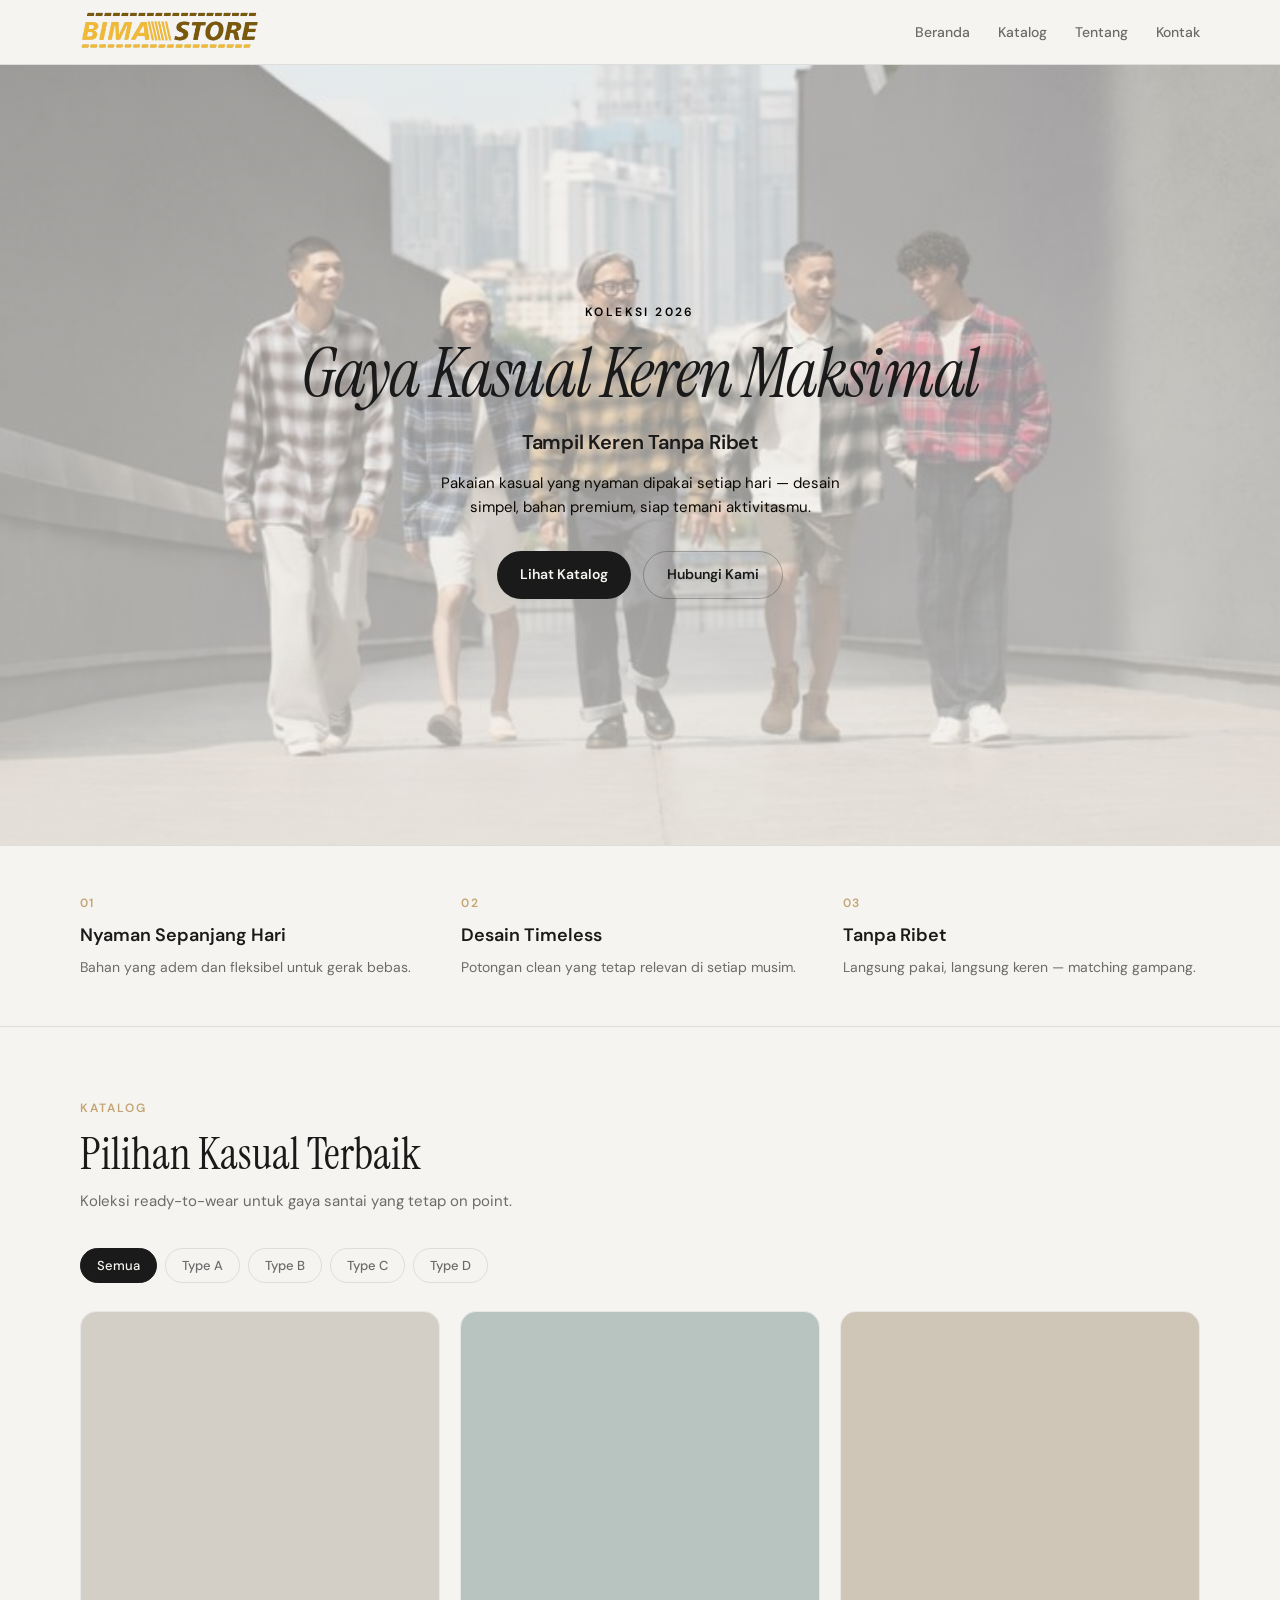
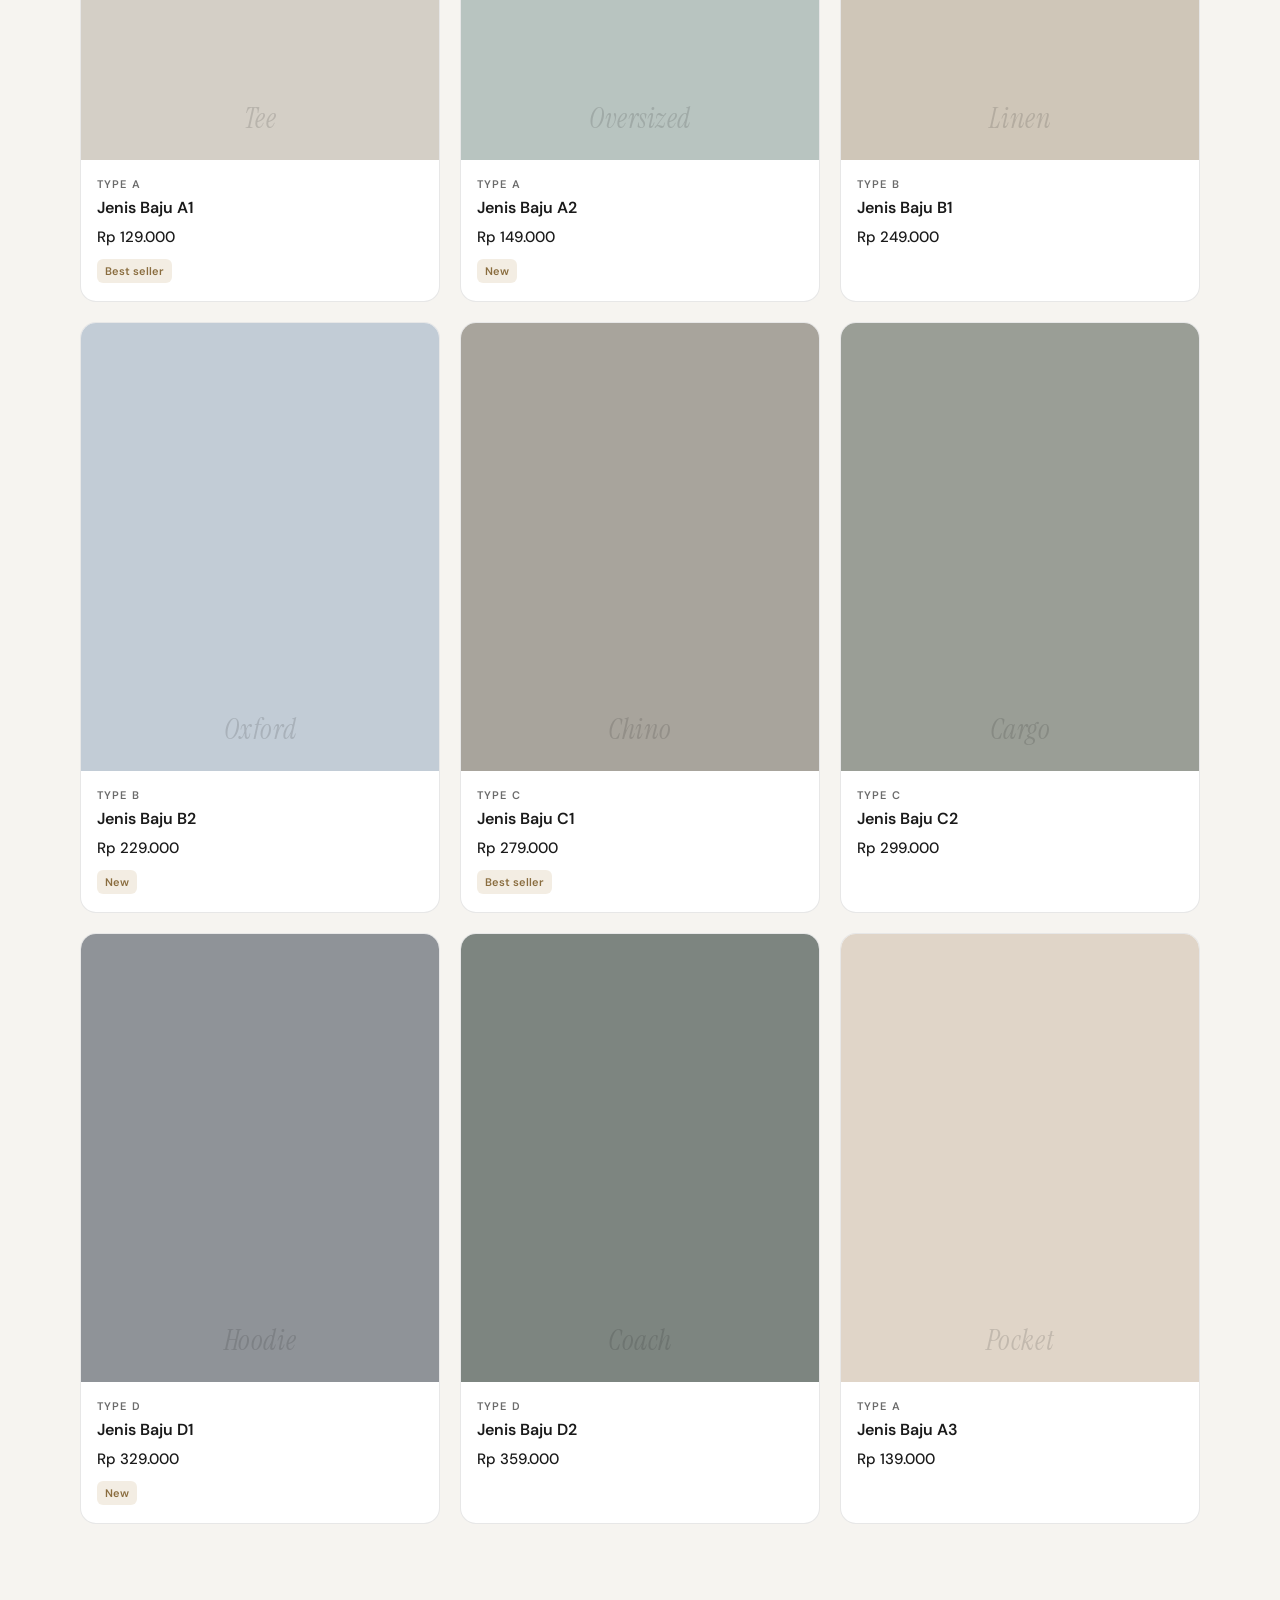
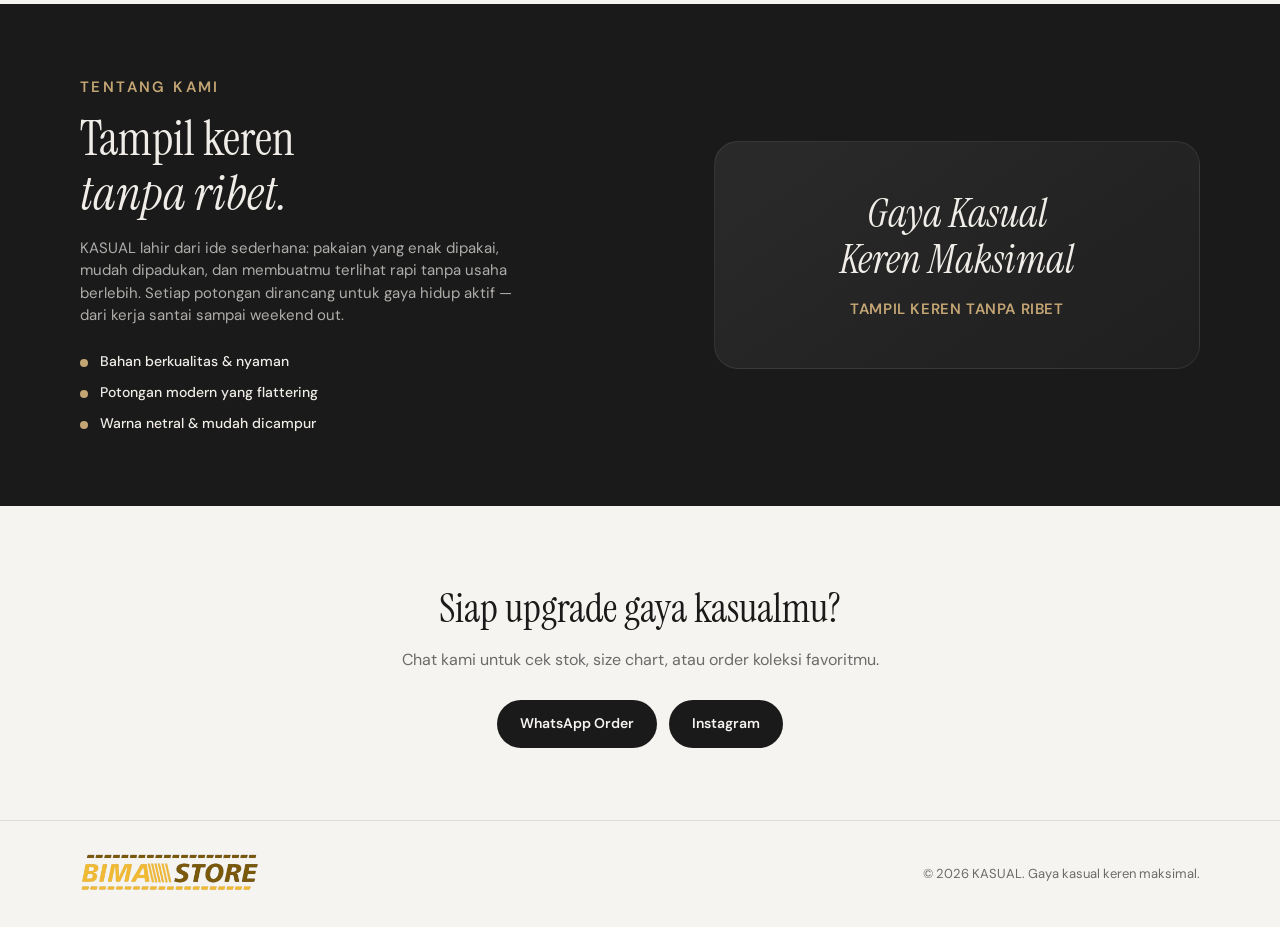
==== index.html @ f5865914 "Update index.html" ====
<!doctype html>
<html lang="id">
  <head>
    <meta charset="UTF-8" />
    <meta name="viewport" content="width=device-width, initial-scale=1" />
    <title>KASUAL — Gaya Kasual Keren Maksimal</title>
    <meta
      name="description"
      content="Tampil keren tanpa ribet. Katalog baju kasual premium."
    />
    <link rel="preconnect" href="https://fonts.googleapis.com" />
    <link rel="preconnect" href="https://fonts.gstatic.com" crossorigin />
    <link
      href="https://fonts.googleapis.com/css2?family=DM+Sans:ital,opsz,wght@0,9..40,400;0,9..40,500;0,9..40,600;0,9..40,700;1,9..40,400&family=Instrument+Serif:ital@0;1&display=swap"
      rel="stylesheet"
    />
    <link rel="stylesheet" href="style.css" />
  </head>
  <body>
    <header class="header">
      <div class="container header-inner">
        <a href="#" class="logo">
          <img src="LogoBimaStore.png" alt="Logo Bima Store" />
        </a>
        <nav class="nav">
          <a href="#home">Beranda</a>
          <a href="#katalog">Katalog</a>
          <a href="#tentang">Tentang</a>
          <a href="#kontak">Kontak</a>
        </nav>
        <button class="nav-toggle" id="nav-toggle" aria-label="Menu">
          <span></span><span></span><span></span>
        </button>
      </div>
    </header>

    <main>
      <!-- HERO -->
      <section id="home" class="hero">
        <div
          class="hero-bg"
          role="img"
          aria-label="Model mengenakan pakaian kasual"
        ></div>
        <div class="hero-overlay"></div>
        <div class="container hero-content">
          <p class="hero-eyebrow">Koleksi 2026</p>
          <h1 class="hero-title">
            <em>Gaya Kasual Keren Maksimal</em>
          </h1>
          <p class="hero-slogan">Tampil Keren Tanpa Ribet</p>
          <p class="hero-desc">
            Pakaian kasual yang nyaman dipakai setiap hari — desain<br
              class="hide-sm"
            />
            simpel, bahan premium, siap temani aktivitasmu.
          </p>
          <div class="hero-actions">
            <a href="#katalog" class="btn btn-primary">Lihat Katalog</a>
            <a href="#kontak" class="btn btn-hero-outline">Hubungi Kami</a>
          </div>
        </div>
      </section>

      <!-- HIGHLIGHTS -->
      <section class="highlights">
        <div class="container highlights-grid">
          <div class="highlight">
            <span class="highlight-num">01</span>
            <h3>Nyaman Sepanjang Hari</h3>
            <p>Bahan yang adem dan fleksibel untuk gerak bebas.</p>
          </div>
          <div class="highlight">
            <span class="highlight-num">02</span>
            <h3>Desain Timeless</h3>
            <p>Potongan clean yang tetap relevan di setiap musim.</p>
          </div>
          <div class="highlight">
            <span class="highlight-num">03</span>
            <h3>Tanpa Ribet</h3>
            <p>Langsung pakai, langsung keren — matching gampang.</p>
          </div>
        </div>
      </section>

      <!-- CATALOG -->
      <section id="katalog" class="catalog">
        <div class="container">
          <div class="section-head">
            <p class="eyebrow">Katalog</p>
            <h2>Pilihan Kasual Terbaik</h2>
            <p class="section-desc">
              Koleksi ready-to-wear untuk gaya santai yang tetap on point.
            </p>
          </div>

          <div class="filters" id="filters">
            <button type="button" class="filter on" data-filter="all">
              Semua
            </button>
            <button type="button" class="filter" data-filter="Type A">
              Type A
            </button>
            <button type="button" class="filter" data-filter="Type B">
              Type B
            </button>
            <button type="button" class="filter" data-filter="Type C">
              Type C
            </button>
            <button type="button" class="filter" data-filter="Type D">
              Type D
            </button>
          </div>

          <div class="product-grid" id="product-grid">
            <!-- products injected by JS -->
          </div>
        </div>
      </section>

      <!-- ABOUT / SLOGAN BAND -->
      <section id="tentang" class="about">
        <div class="container about-inner">
          <div class="about-copy">
            <p class="eyebrow">Tentang Kami</p>
            <h2>Tampil keren<br /><em>tanpa ribet.</em></h2>
            <p>
              KASUAL lahir dari ide sederhana: pakaian yang enak dipakai, mudah
              dipadukan, dan membuatmu terlihat rapi tanpa usaha berlebih.
              Setiap potongan dirancang untuk gaya hidup aktif — dari kerja
              santai sampai weekend out.
            </p>
            <ul class="about-list">
              <li>Bahan berkualitas &amp; nyaman</li>
              <li>Potongan modern yang flattering</li>
              <li>Warna netral &amp; mudah dicampur</li>
            </ul>
          </div>
          <div class="about-slogan-card">
            <p class="slogan-main">Gaya Kasual<br />Keren Maksimal</p>
            <p class="slogan-sub">Tampil Keren Tanpa Ribet</p>
          </div>
        </div>
      </section>

      <!-- CTA -->
      <section id="kontak" class="cta">
        <div class="container cta-inner">
          <h2>Siap upgrade gaya kasualmu?</h2>
          <p>
            Chat kami untuk cek stok, size chart, atau order koleksi favoritmu.
          </p>
          <div class="cta-actions">
            <a
              href="https://wa.me/6285782116029"
              class="btn btn-primary"
              target="_blank"
              rel="noopener"
              >WhatsApp Order</a
            >
            <a
              href="https://instagram.com/6285782116029"
              class="btn btn-primary"
              target="_blank"
              rel="noopener"
              >Instagram</a
            >
          </div>
        </div>
      </section>
    </main>

    <footer class="footer">
      <div class="container footer-inner">
        <a href="#" class="logo">
          <img src="LogoBimaStore.png" alt="Logo Bima Store" />
        </a>
        <p>© 2026 KASUAL. Gaya kasual keren maksimal.</p>
      </div>
    </footer>

    <script src="script.js"></script>
  </body>
</html>
---- style.css ----
:root {
  --bg: #f6f4f0;
  --bg-dark: #1a1a1a;
  --fg: #1a1a1a;
  --fg-muted: #6b6b6b;
  --card: #ffffff;
  --line: rgba(26, 26, 26, 0.1);
  --accent: #1a1a1a;
  --accent-fg: #f6f4f0;
  --warm: #c4a574;
  --radius: 16px;
  --font: "DM Sans", system-ui, sans-serif;
  --display: "Instrument Serif", Georgia, serif;
}

* {
  box-sizing: border-box;
  margin: 0;
  padding: 0;
}

html {
  scroll-behavior: smooth;
  -webkit-font-smoothing: antialiased;
}

body {
  font-family: var(--font);
  background: var(--bg);
  color: var(--fg);
  line-height: 1.5;
}

a {
  color: inherit;
  text-decoration: none;
}
img {
  max-width: 100%;
  display: block;
}
button {
  font-family: inherit;
  cursor: pointer;
}

.container {
  width: min(1120px, calc(100% - 32px));
  margin: 0 auto;
}

/* Header */
.header {
  position: sticky;
  top: 0;
  z-index: 50;
  background: rgba(246, 244, 240, 0.9);
  backdrop-filter: blur(12px);
  border-bottom: 1px solid var(--line);
}

.header-inner {
  display: flex;
  align-items: center;
  justify-content: space-between;
  min-height: 64px;
  gap: 16px;
}

.logo {
  display: flex;
  align-items: center;
  text-decoration: none;
}

.logo img {
  width: 180px;
  height: 50px;
  object-fit: contain;
  display: block;
}

.nav {
  display: flex;
  gap: 28px;
  font-size: 14px;
  font-weight: 500;
}

.nav a {
  color: var(--fg-muted);
  transition: color 0.15s ease;
}

.nav a:hover {
  color: var(--fg);
}

.nav-toggle {
  display: none;
  width: 40px;
  height: 40px;
  border: 0;
  background: transparent;
  flex-direction: column;
  justify-content: center;
  gap: 5px;
}

.nav-toggle span {
  display: block;
  height: 2px;
  width: 22px;
  background: var(--fg);
  margin: 0 auto;
}

/* Hero — font & layout seperti desain lama (serif judul) */
.hero {
  position: relative;
  min-height: min(92vh, 780px);
  display: flex;
  align-items: center;
  justify-content: center;
  overflow: hidden;
  padding: 80px 0 88px;
}

.hero-bg {
  position: absolute;
  inset: 0;
  background-color: #160f00;
  background-image: url("Homepage.jpg");
  background-size: cover;
  background-position: center 30%;
}

/* Ganti foto: simpan hero.jpg di folder yang sama, ganti jadi url("hero.jpg") */

.hero-overlay {
  position: absolute;
  inset: 0;
  background: linear-gradient(
    180deg,
    rgba(246, 244, 240, 0.55) 0%,
    rgba(246, 244, 240, 0.62) 50%,
    rgba(246, 244, 240, 0.7) 100%
  );
  pointer-events: none;
}

.hero-content {
  position: relative;
  z-index: 1;
  width: 100%;
  max-width: 720px;
  text-align: center;
  color: var(--fg);
  padding: 0 8px;
}

.hero-eyebrow {
  font-family: var(--font);
  font-size: 12px;
  font-weight: 600;
  letter-spacing: 0.2em;
  text-transform: uppercase;
  color: #050300;
  margin-bottom: 16px;
}

.eyebrow {
  font-size: 12px;
  font-weight: 600;
  letter-spacing: 0.16em;
  text-transform: uppercase;
  color: var(--warm);
  margin-bottom: 12px;
}

/* Judul pakai Instrument Serif seperti desain lama */
.hero-title {
  font-family: var(--display);
  font-size: clamp(40px, 7.5vw, 68px);
  font-weight: 400;
  line-height: 1.08;
  letter-spacing: -0.02em;
  text-transform: none;
  color: var(--fg);
  text-shadow: none;
}

.hero-title em {
  font-style: italic;
  font-weight: 400;
}

.hero-slogan {
  margin-top: 16px;
  font-family: var(--font);
  font-size: clamp(16px, 2.2vw, 20px);
  font-weight: 600;
  letter-spacing: -0.01em;
  color: var(--fg);
}

.hero-desc {
  margin: 14px auto 0;
  color: #0c0800;
  font-family: var(--font);
  font-size: 15px;
  font-weight: 400;
  letter-spacing: 0;
  text-transform: none;
  line-height: 1.6;
  max-width: 480px;
}

.hero-actions {
  display: flex;
  flex-wrap: wrap;
  justify-content: center;
  gap: 12px;
  margin-top: 32px;
}

.btn {
  display: inline-flex;
  align-items: center;
  justify-content: center;
  min-height: 48px;
  padding: 0 22px;
  border-radius: 999px;
  font-family: var(--font);
  font-size: 14px;
  font-weight: 600;
  border: 1px solid transparent;
  transition:
    transform 0.15s ease,
    background 0.15s ease,
    color 0.15s ease;
}

.btn:active {
  transform: scale(0.98);
}

.btn-primary {
  background: var(--accent);
  color: var(--accent-fg);
}

.btn-primary:hover {
  background: #333;
}

.btn-ghost {
  background: transparent;
  border-color: var(--line);
  color: var(--fg);
}

.btn-ghost:hover {
  background: var(--card);
}

/* Outline di atas foto terang */
.btn-hero-outline {
  background: transparent;
  color: var(--fg);
  border-color: rgba(26, 26, 26, 0.28);
  min-width: 140px;
}

.btn-hero-outline:hover {
  background: rgba(255, 255, 255, 0.55);
}

@media (max-width: 640px) {
  .hide-sm {
    display: none;
  }
  .hero {
    min-height: min(85vh, 640px);
    padding: 64px 0 72px;
  }
}

/* Highlights */
.highlights {
  padding: 48px 0;
  border-top: 1px solid var(--line);
  border-bottom: 1px solid var(--line);
}

.highlights-grid {
  display: grid;
  grid-template-columns: repeat(3, 1fr);
  gap: 24px;
}

.highlight-num {
  display: block;
  font-size: 12px;
  font-weight: 600;
  letter-spacing: 0.12em;
  color: var(--warm);
  margin-bottom: 10px;
}

.highlight h3 {
  font-size: 18px;
  font-weight: 600;
  margin-bottom: 8px;
}

.highlight p {
  font-size: 14px;
  color: var(--fg-muted);
}

/* Catalog */
.catalog {
  padding: 72px 0 80px;
}

.section-head {
  max-width: 520px;
  margin-bottom: 36px;
}

.section-head h2 {
  font-family: var(--display);
  font-size: clamp(32px, 5vw, 44px);
  font-weight: 400;
  line-height: 1.15;
}

.section-desc {
  margin-top: 10px;
  color: var(--fg-muted);
  font-size: 15px;
}

.filters {
  display: flex;
  flex-wrap: wrap;
  gap: 8px;
  margin-bottom: 28px;
}

.filter {
  border: 1px solid var(--line);
  background: transparent;
  color: var(--fg-muted);
  border-radius: 999px;
  padding: 8px 16px;
  font-size: 13px;
  font-weight: 500;
  transition: all 0.15s ease;
}

.filter:hover {
  color: var(--fg);
  border-color: var(--fg);
}

.filter.on {
  background: var(--fg);
  color: var(--bg);
  border-color: var(--fg);
}

.product-grid {
  display: grid;
  grid-template-columns: repeat(3, 1fr);
  gap: 20px;
}

.product {
  background: var(--card);
  border-radius: var(--radius);
  overflow: hidden;
  border: 1px solid var(--line);
  transition:
    transform 0.2s ease,
    box-shadow 0.2s ease;
}

.product:hover {
  transform: translateY(-4px);
  box-shadow: 0 12px 32px rgba(26, 26, 26, 0.08);
}

.product-img {
  aspect-ratio: 4 / 5;
  background: #e5e1da;
  position: relative;
  overflow: hidden;
}

.product-img .swatch {
  position: absolute;
  inset: 0;
  display: flex;
  align-items: flex-end;
  justify-content: center;
  padding: 20px;
  font-family: var(--display);
  font-size: 28px;
  font-style: italic;
  color: rgba(26, 26, 26, 0.15);
  letter-spacing: 0.02em;
}

.product-body {
  padding: 16px 16px 18px;
}

.product-cat {
  font-size: 11px;
  font-weight: 600;
  letter-spacing: 0.1em;
  text-transform: uppercase;
  color: var(--fg-muted);
  margin-bottom: 4px;
}

.product-name {
  font-size: 16px;
  font-weight: 600;
  margin-bottom: 6px;
}

.product-price {
  font-size: 15px;
  font-weight: 500;
}

.product-tag {
  display: inline-block;
  margin-top: 10px;
  font-size: 11px;
  font-weight: 600;
  padding: 4px 8px;
  border-radius: 6px;
  background: rgba(196, 165, 116, 0.2);
  color: #8a6d3f;
}

.product.hidden {
  display: none;
}

/* About */
.about {
  padding: 72px 0;
  background: var(--bg-dark);
  color: #f0ede8;
}

.about .eyebrow {
  color: var(--warm);
}

.about-inner {
  display: grid;
  grid-template-columns: 1.1fr 0.9fr;
  gap: 40px;
  align-items: center;
}

.about-copy h2 {
  font-family: var(--display);
  font-size: clamp(32px, 5vw, 48px);
  font-weight: 400;
  line-height: 1.15;
  margin-bottom: 16px;
}

.about-copy h2 em {
  font-style: italic;
}

.about-copy > p {
  color: rgba(240, 237, 232, 0.7);
  font-size: 15px;
  max-width: 440px;
}

.about-list {
  list-style: none;
  margin-top: 24px;
  display: flex;
  flex-direction: column;
  gap: 10px;
}

.about-list li {
  font-size: 14px;
  font-weight: 500;
  padding-left: 20px;
  position: relative;
}

.about-list li::before {
  content: "";
  position: absolute;
  left: 0;
  top: 8px;
  width: 8px;
  height: 8px;
  border-radius: 50%;
  background: var(--warm);
}

.about-slogan-card {
  background: linear-gradient(145deg, #2a2a2a, #1f1f1f);
  border: 1px solid rgba(255, 255, 255, 0.08);
  border-radius: 24px;
  padding: 48px 36px;
  text-align: center;
}

.slogan-main {
  font-family: var(--display);
  font-size: clamp(28px, 4vw, 40px);
  line-height: 1.15;
  font-style: italic;
}

.slogan-sub {
  margin-top: 16px;
  font-size: 15px;
  font-weight: 600;
  letter-spacing: 0.04em;
  text-transform: uppercase;
  color: var(--warm);
}

/* CTA */
.cta {
  padding: 72px 0;
  text-align: center;
}

.cta h2 {
  font-family: var(--display);
  font-size: clamp(28px, 4vw, 40px);
  font-weight: 400;
}

.cta p {
  margin-top: 10px;
  color: var(--fg-muted);
}

.cta-actions {
  display: flex;
  justify-content: center;
  flex-wrap: wrap;
  gap: 12px;
  margin-top: 28px;
}

/* Footer */
.footer {
  border-top: 1px solid var(--line);
  padding: 28px 0;
}

.footer-inner {
  display: flex;
  align-items: center;
  justify-content: space-between;
  gap: 16px;
  flex-wrap: wrap;
}

.footer p {
  font-size: 13px;
  color: var(--fg-muted);
}

/* Responsive */
@media (max-width: 900px) {
  .highlights-grid,
  .product-grid {
    grid-template-columns: 1fr 1fr;
  }
  .about-inner {
    grid-template-columns: 1fr;
  }
}

@media (max-width: 640px) {
  .nav {
    display: none;
    position: absolute;
    top: 64px;
    left: 0;
    right: 0;
    background: var(--bg);
    border-bottom: 1px solid var(--line);
    flex-direction: column;
    padding: 16px 20px 20px;
    gap: 14px;
  }
  .nav.open {
    display: flex;
  }
  .nav-toggle {
    display: flex;
  }

  .highlights-grid,
  .product-grid {
    grid-template-columns: 1fr;
  }
}
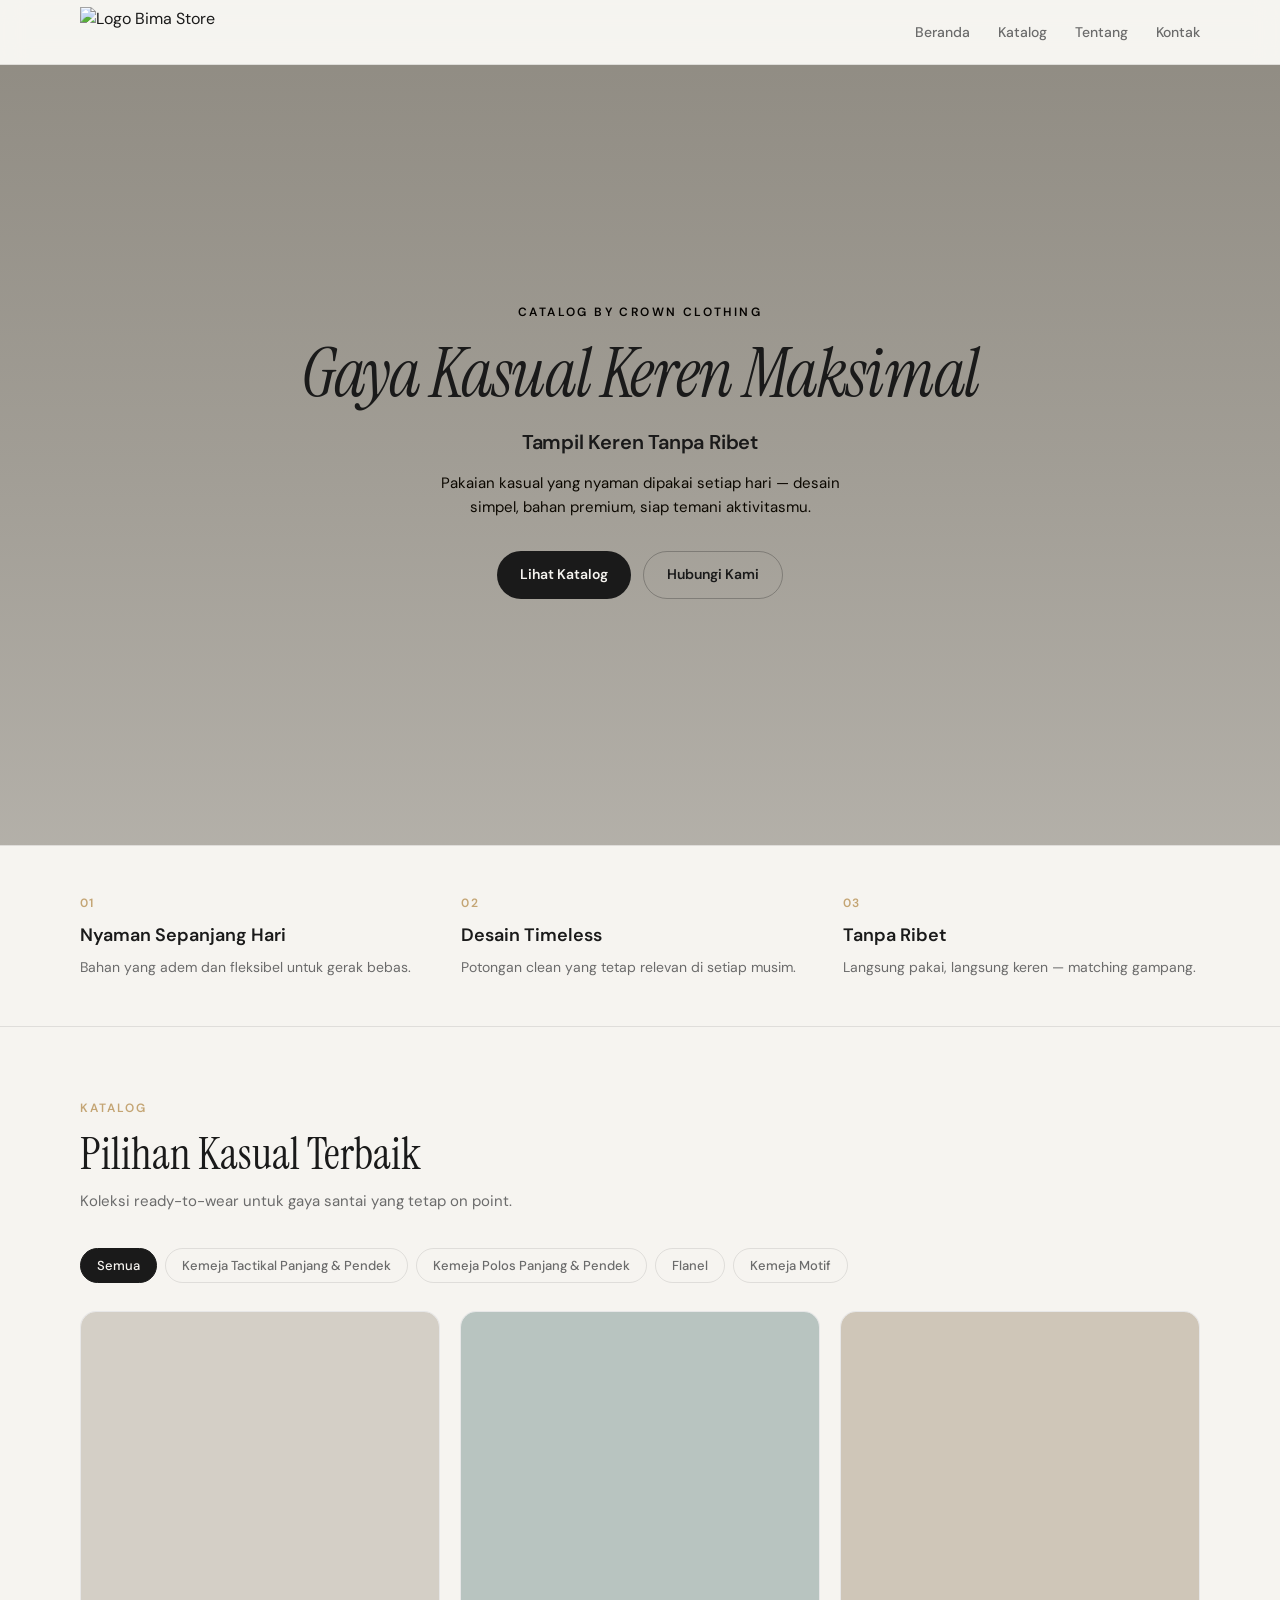
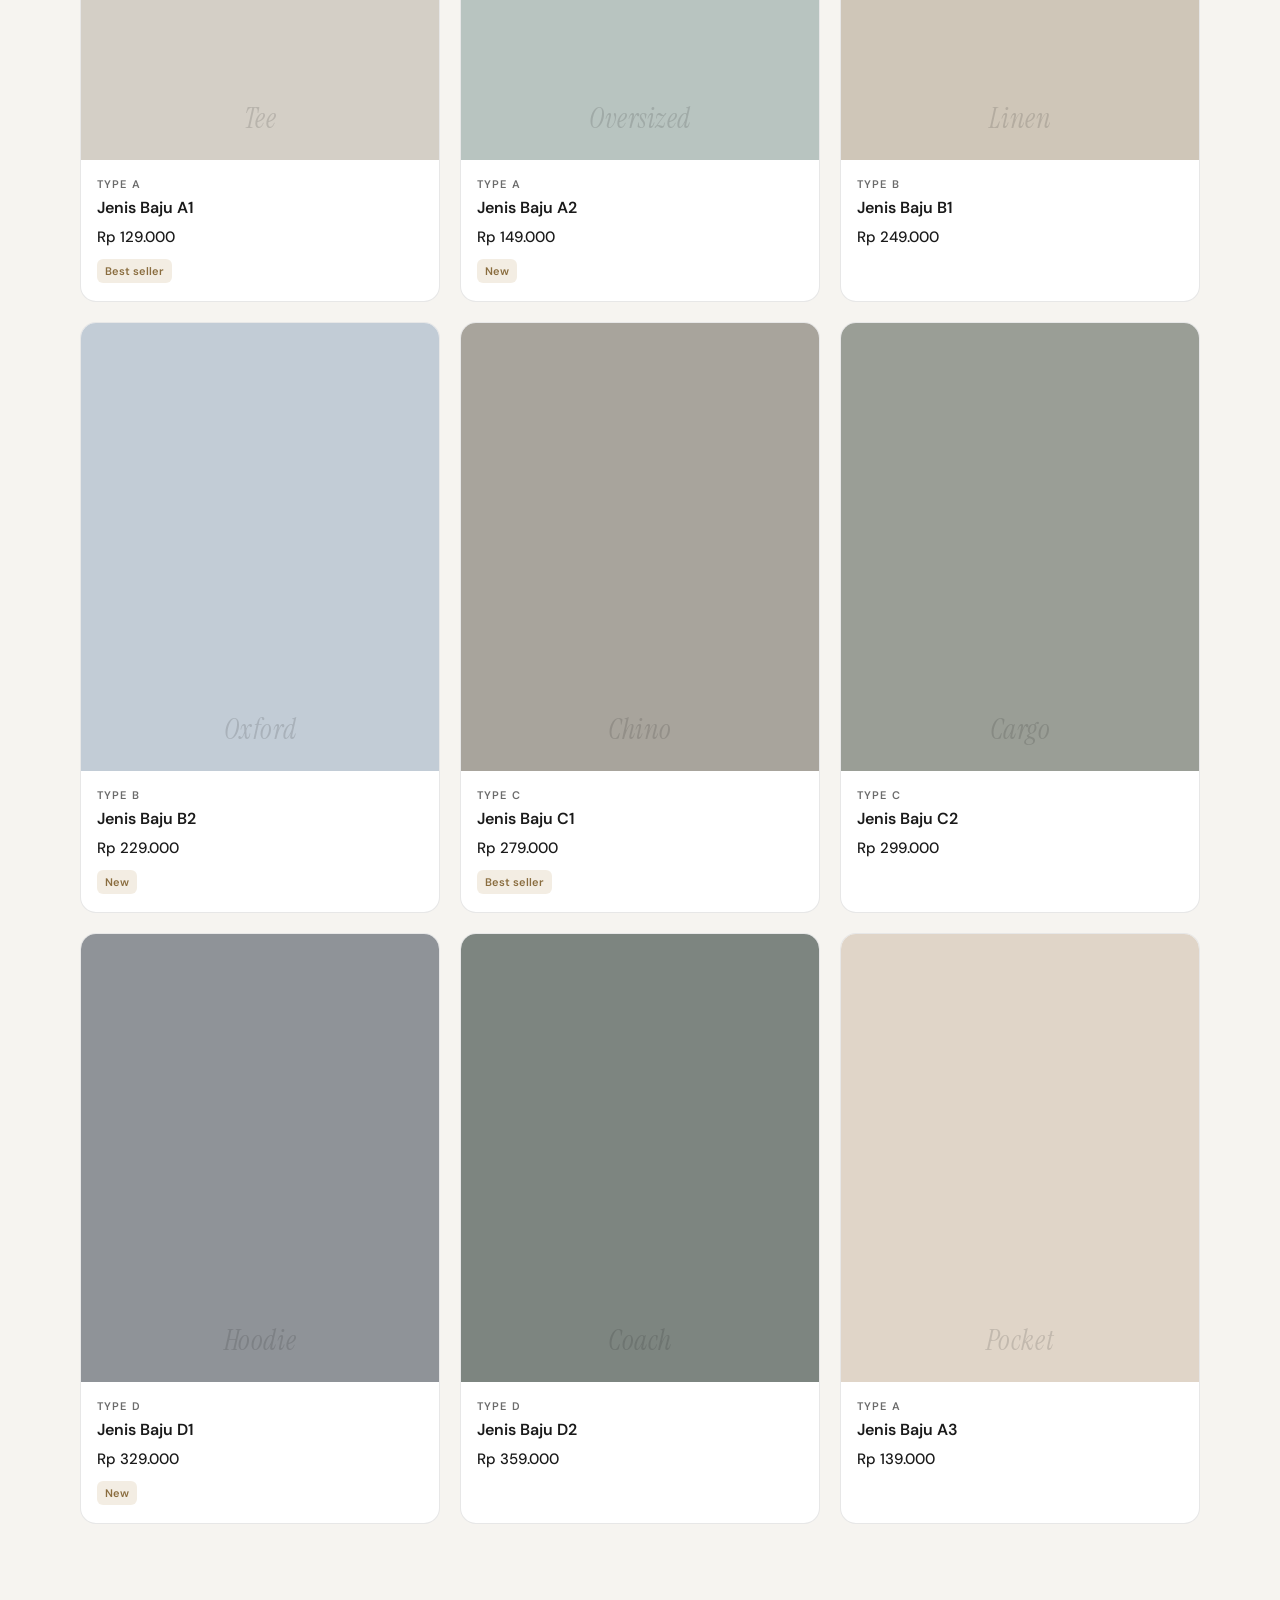
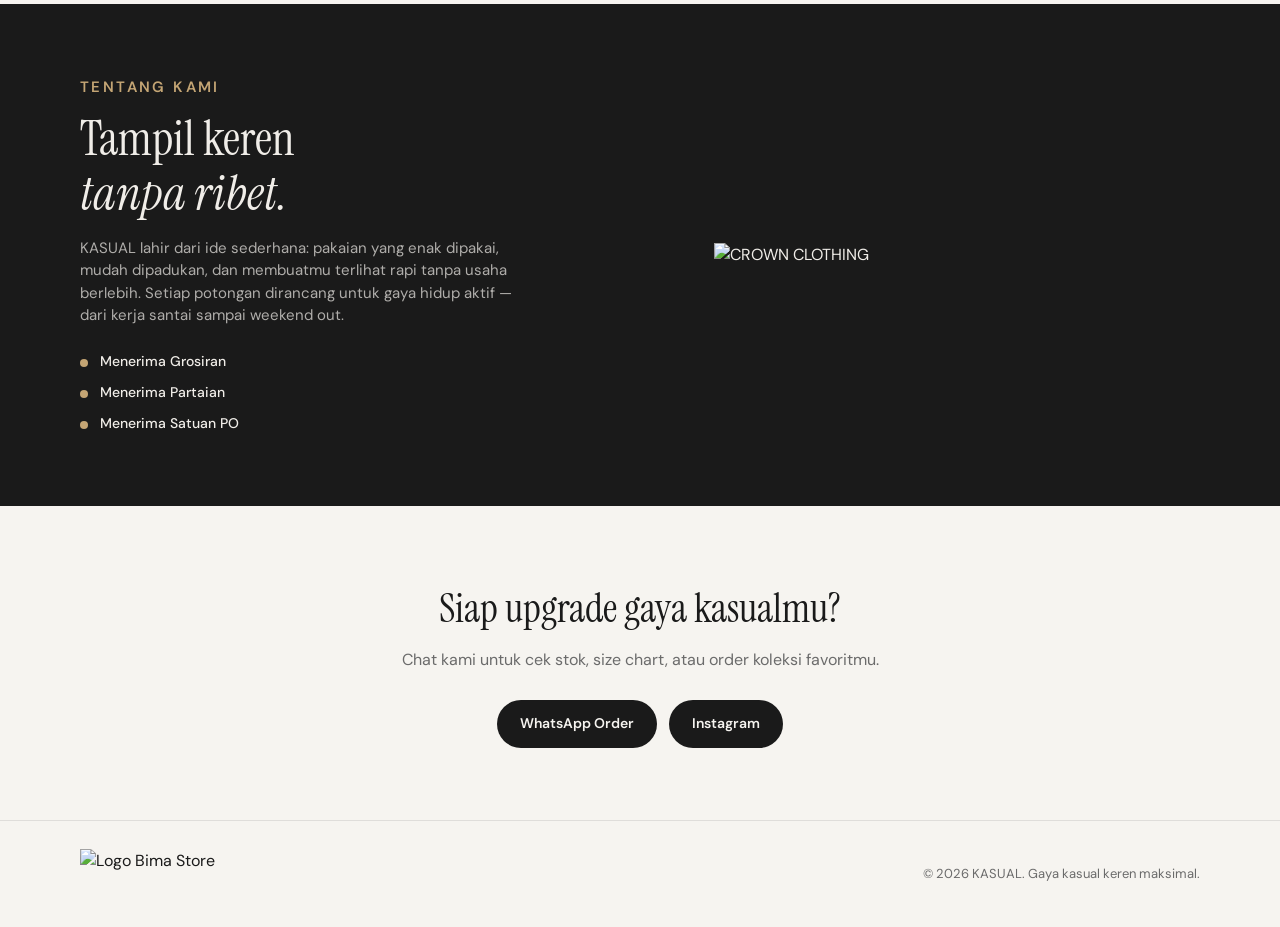
==== commit 7e8750de: "Update index.html" ====
--- a/index.html
+++ b/index.html
@@ -3,7 +3,7 @@
   <head>
     <meta charset="UTF-8" />
     <meta name="viewport" content="width=device-width, initial-scale=1" />
-    <title>KASUAL — Gaya Kasual Keren Maksimal</title>
+    <title>Crown_Clothing</title>
     <meta
       name="description"
       content="Tampil keren tanpa ribet. Katalog baju kasual premium."
@@ -20,7 +20,7 @@
     <header class="header">
       <div class="container header-inner">
         <a href="#" class="logo">
-          <img src="LogoBimaStore.png" alt="Logo Bima Store" />
+          <img src="LogoCrown.png" alt="Logo Bima Store" />
         </a>
         <nav class="nav">
           <a href="#home">Beranda</a>
@@ -44,7 +44,7 @@
         ></div>
         <div class="hero-overlay"></div>
         <div class="container hero-content">
-          <p class="hero-eyebrow">Koleksi 2026</p>
+          <p class="hero-eyebrow">Catalog By Crown Clothing</p>
           <h1 class="hero-title">
             <em>Gaya Kasual Keren Maksimal</em>
           </h1>
@@ -99,16 +99,16 @@
               Semua
             </button>
             <button type="button" class="filter" data-filter="Type A">
-              Type A
+              Kemeja Tactikal Panjang & Pendek
             </button>
             <button type="button" class="filter" data-filter="Type B">
-              Type B
+              Kemeja Polos Panjang & Pendek
             </button>
             <button type="button" class="filter" data-filter="Type C">
-              Type C
+              Flanel
             </button>
             <button type="button" class="filter" data-filter="Type D">
-              Type D
+              Kemeja Motif
             </button>
           </div>
 
@@ -131,14 +131,17 @@
               santai sampai weekend out.
             </p>
             <ul class="about-list">
-              <li>Bahan berkualitas &amp; nyaman</li>
-              <li>Potongan modern yang flattering</li>
-              <li>Warna netral &amp; mudah dicampur</li>
+              <li>Menerima Grosiran</li>
+              <li>Menerima Partaian</li>
+              <li>Menerima Satuan PO</li>
             </ul>
           </div>
-          <div class="about-slogan-card">
-            <p class="slogan-main">Gaya Kasual<br />Keren Maksimal</p>
-            <p class="slogan-sub">Tampil Keren Tanpa Ribet</p>
+          <div class="about-logo-wrap">
+            <img
+              src="LogoCrownOval.png"
+              alt="CROWN CLOTHING"
+              class="about-logo-oval"
+            />
           </div>
         </div>
       </section>
@@ -173,7 +176,7 @@
     <footer class="footer">
       <div class="container footer-inner">
         <a href="#" class="logo">
-          <img src="LogoBimaStore.png" alt="Logo Bima Store" />
+          <img src="LogoCrown.png" alt="Logo Bima Store" />
         </a>
         <p>© 2026 KASUAL. Gaya kasual keren maksimal.</p>
       </div>
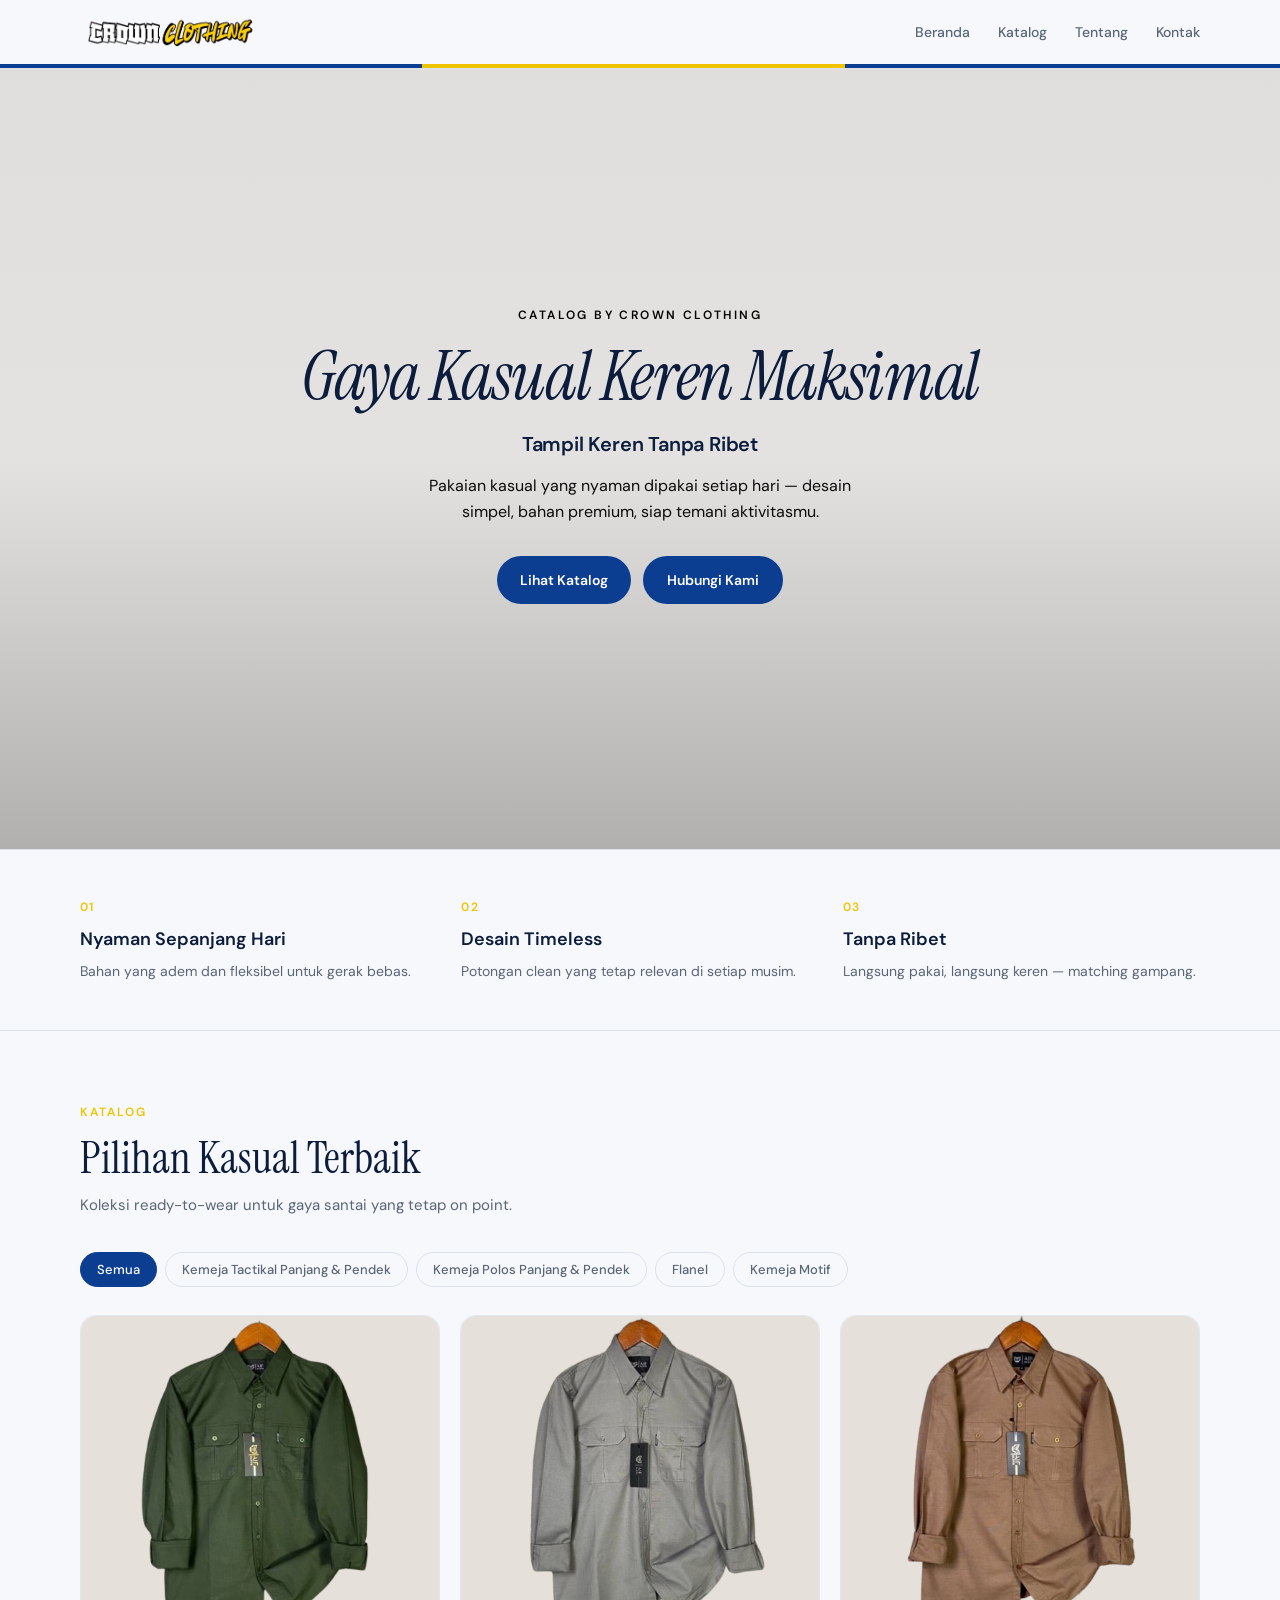
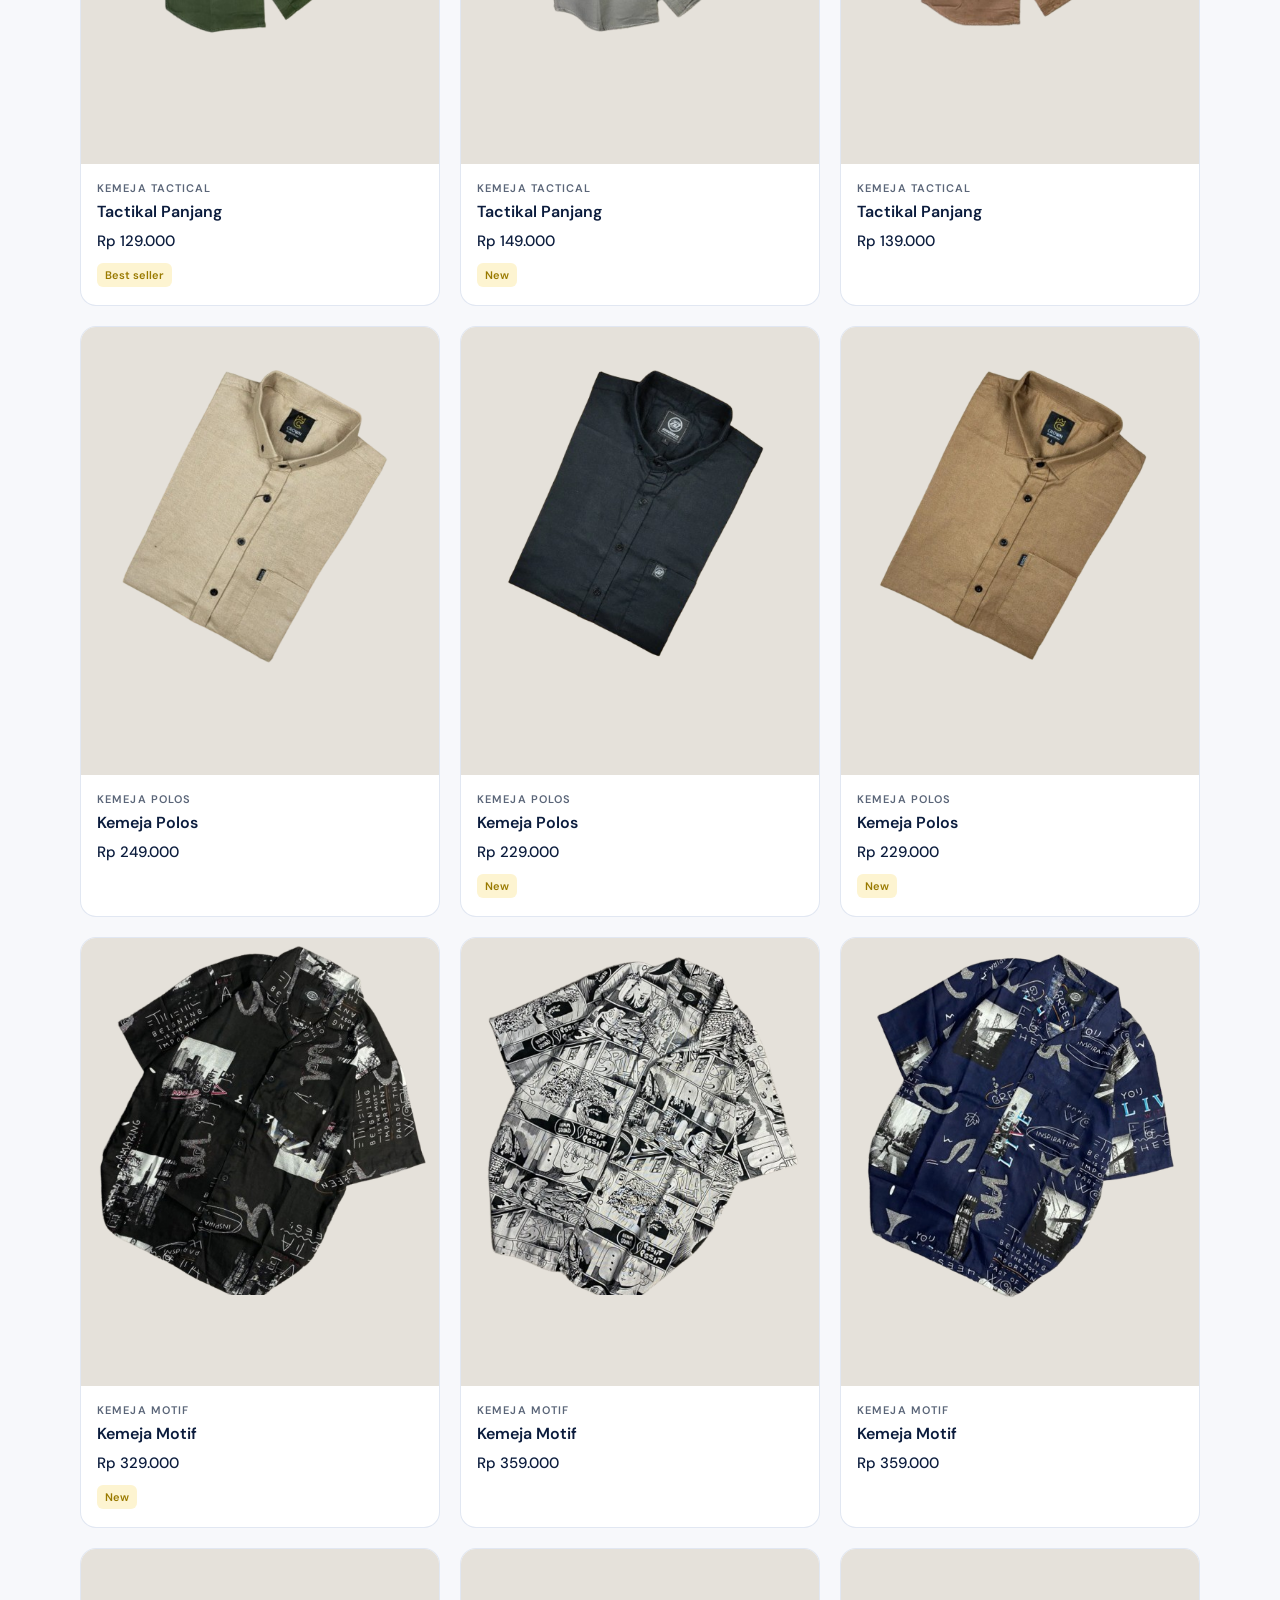
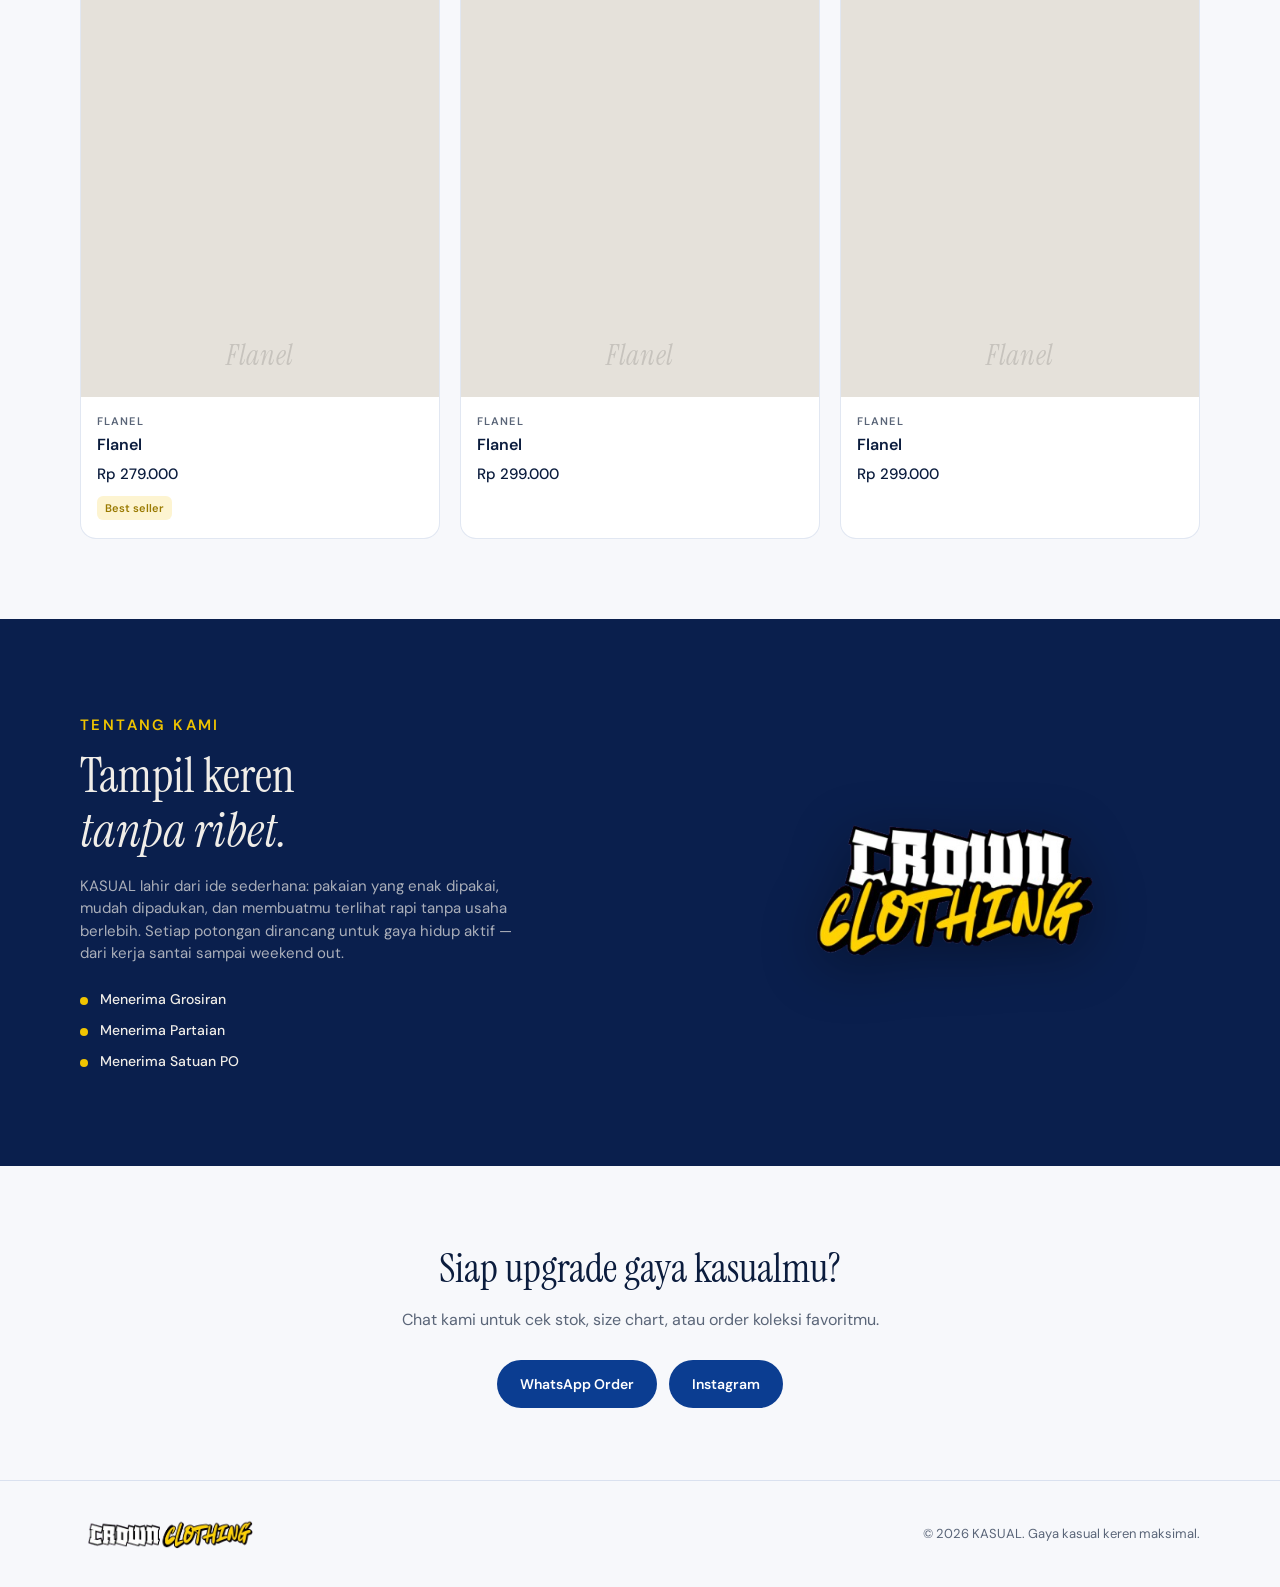
==== commit 733cedd5: "Update index.html" ====
--- a/index.html
+++ b/index.html
@@ -162,7 +162,7 @@
               >WhatsApp Order</a
             >
             <a
-              href="https://instagram.com/6285782116029"
+              href="https://instagram.com/crown.id01"
               class="btn btn-primary"
               target="_blank"
               rel="noopener"
--- a/style.css
+++ b/style.css
@@ -1,13 +1,16 @@
 :root {
-  --bg: #f6f4f0;
-  --bg-dark: #1a1a1a;
-  --fg: #1a1a1a;
-  --fg-muted: #6b6b6b;
+  /* CROWN CLOTHING — biru & emas dari logo */
+  --bg: #f7f8fb;
+  --bg-dark: #0a1f4d;
+  --fg: #0b1c3d;
+  --fg-muted: #5a6578;
   --card: #ffffff;
-  --line: rgba(26, 26, 26, 0.1);
-  --accent: #1a1a1a;
-  --accent-fg: #f6f4f0;
-  --warm: #c4a574;
+  --line: rgba(11, 61, 145, 0.12);
+  --accent: #0b3d91;
+  --accent-fg: #ffffff;
+  --warm: #f0c400;
+  --warm-soft: rgba(240, 196, 0, 0.18);
+  --blue-soft: rgba(11, 61, 145, 0.08);
   --radius: 16px;
   --font: "DM Sans", system-ui, sans-serif;
   --display: "Instrument Serif", Georgia, serif;
@@ -54,9 +57,25 @@
   position: sticky;
   top: 0;
   z-index: 50;
-  background: rgba(246, 244, 240, 0.9);
+  background: rgba(247, 248, 251, 0.92);
   backdrop-filter: blur(12px);
   border-bottom: 1px solid var(--line);
+}
+
+/* Garis brand biru–emas seperti logo */
+.header::after {
+  content: "";
+  display: block;
+  height: 4px;
+  background: linear-gradient(
+    90deg,
+    var(--accent) 0%,
+    var(--accent) 33%,
+    var(--warm) 33%,
+    var(--warm) 66%,
+    var(--accent) 66%,
+    var(--accent) 100%
+  );
 }
 
 .header-inner {
@@ -71,6 +90,11 @@
   display: flex;
   align-items: center;
   text-decoration: none;
+  font-family: var(--font);
+  font-size: 18px;
+  font-weight: 700;
+  letter-spacing: 0.06em;
+  color: var(--accent);
 }
 
 .logo img {
@@ -93,7 +117,7 @@
 }
 
 .nav a:hover {
-  color: var(--fg);
+  color: var(--accent);
 }
 
 .nav-toggle {
@@ -129,8 +153,8 @@
 .hero-bg {
   position: absolute;
   inset: 0;
-  background-color: #160f00;
-  background-image: url("Homepage.jpg");
+  background-color: #c8c4bc;
+  background-image: url("homepagecrown.png");
   background-size: cover;
   background-position: center 30%;
 }
@@ -142,9 +166,9 @@
   inset: 0;
   background: linear-gradient(
     180deg,
-    rgba(246, 244, 240, 0.55) 0%,
-    rgba(246, 244, 240, 0.62) 50%,
-    rgba(246, 244, 240, 0.7) 100%
+    rgba(247, 248, 251, 0.5) 0%,
+    rgba(247, 248, 251, 0.58) 50%,
+    rgba(10, 31, 77, 0.12) 100%
   );
   pointer-events: none;
 }
@@ -206,9 +230,9 @@
 
 .hero-desc {
   margin: 14px auto 0;
-  color: #0c0800;
+  color: #0c0c0c;
   font-family: var(--font);
-  font-size: 15px;
+  font-size: 16px;
   font-weight: 400;
   letter-spacing: 0;
   text-transform: none;
@@ -251,7 +275,7 @@
 }
 
 .btn-primary:hover {
-  background: #333;
+  background: #092e6e;
 }
 
 .btn-ghost {
@@ -266,14 +290,14 @@
 
 /* Outline di atas foto terang */
 .btn-hero-outline {
-  background: transparent;
-  color: var(--fg);
-  border-color: rgba(26, 26, 26, 0.28);
+  background: var(--accent);
+  color: var(--accent-fg);
+  border-color: rgba(11, 61, 145, 0.35);
   min-width: 140px;
 }
 
 .btn-hero-outline:hover {
-  background: rgba(255, 255, 255, 0.55);
+  background: #092e6e;
 }
 
 @media (max-width: 640px) {
@@ -366,9 +390,9 @@
 }
 
 .filter.on {
-  background: var(--fg);
-  color: var(--bg);
-  border-color: var(--fg);
+  background: var(--accent);
+  color: var(--accent-fg);
+  border-color: var(--accent);
 }
 
 .product-grid {
@@ -389,7 +413,7 @@
 
 .product:hover {
   transform: translateY(-4px);
-  box-shadow: 0 12px 32px rgba(26, 26, 26, 0.08);
+  box-shadow: 0 12px 32px rgba(11, 61, 145, 0.12);
 }
 
 .product-img {
@@ -444,8 +468,8 @@
   font-weight: 600;
   padding: 4px 8px;
   border-radius: 6px;
-  background: rgba(196, 165, 116, 0.2);
-  color: #8a6d3f;
+  background: var(--warm-soft);
+  color: #9a7a00;
 }
 
 .product.hidden {
@@ -536,6 +560,24 @@
   letter-spacing: 0.04em;
   text-transform: uppercase;
   color: var(--warm);
+}
+
+/* Logo oval di section Tentang */
+.about-logo-wrap {
+  display: flex;
+  align-items: center;
+  justify-content: center;
+  padding: 12px;
+}
+
+.about-logo-oval {
+  width: min(100%, 400px);
+  height: auto;
+  max-height: 500px;
+  object-fit: contain;
+  border-radius: 50%;
+  background: transparent;
+  filter: drop-shadow(0 12px 28px rgba(0, 0, 0, 0.35));
 }
 
 /* CTA */
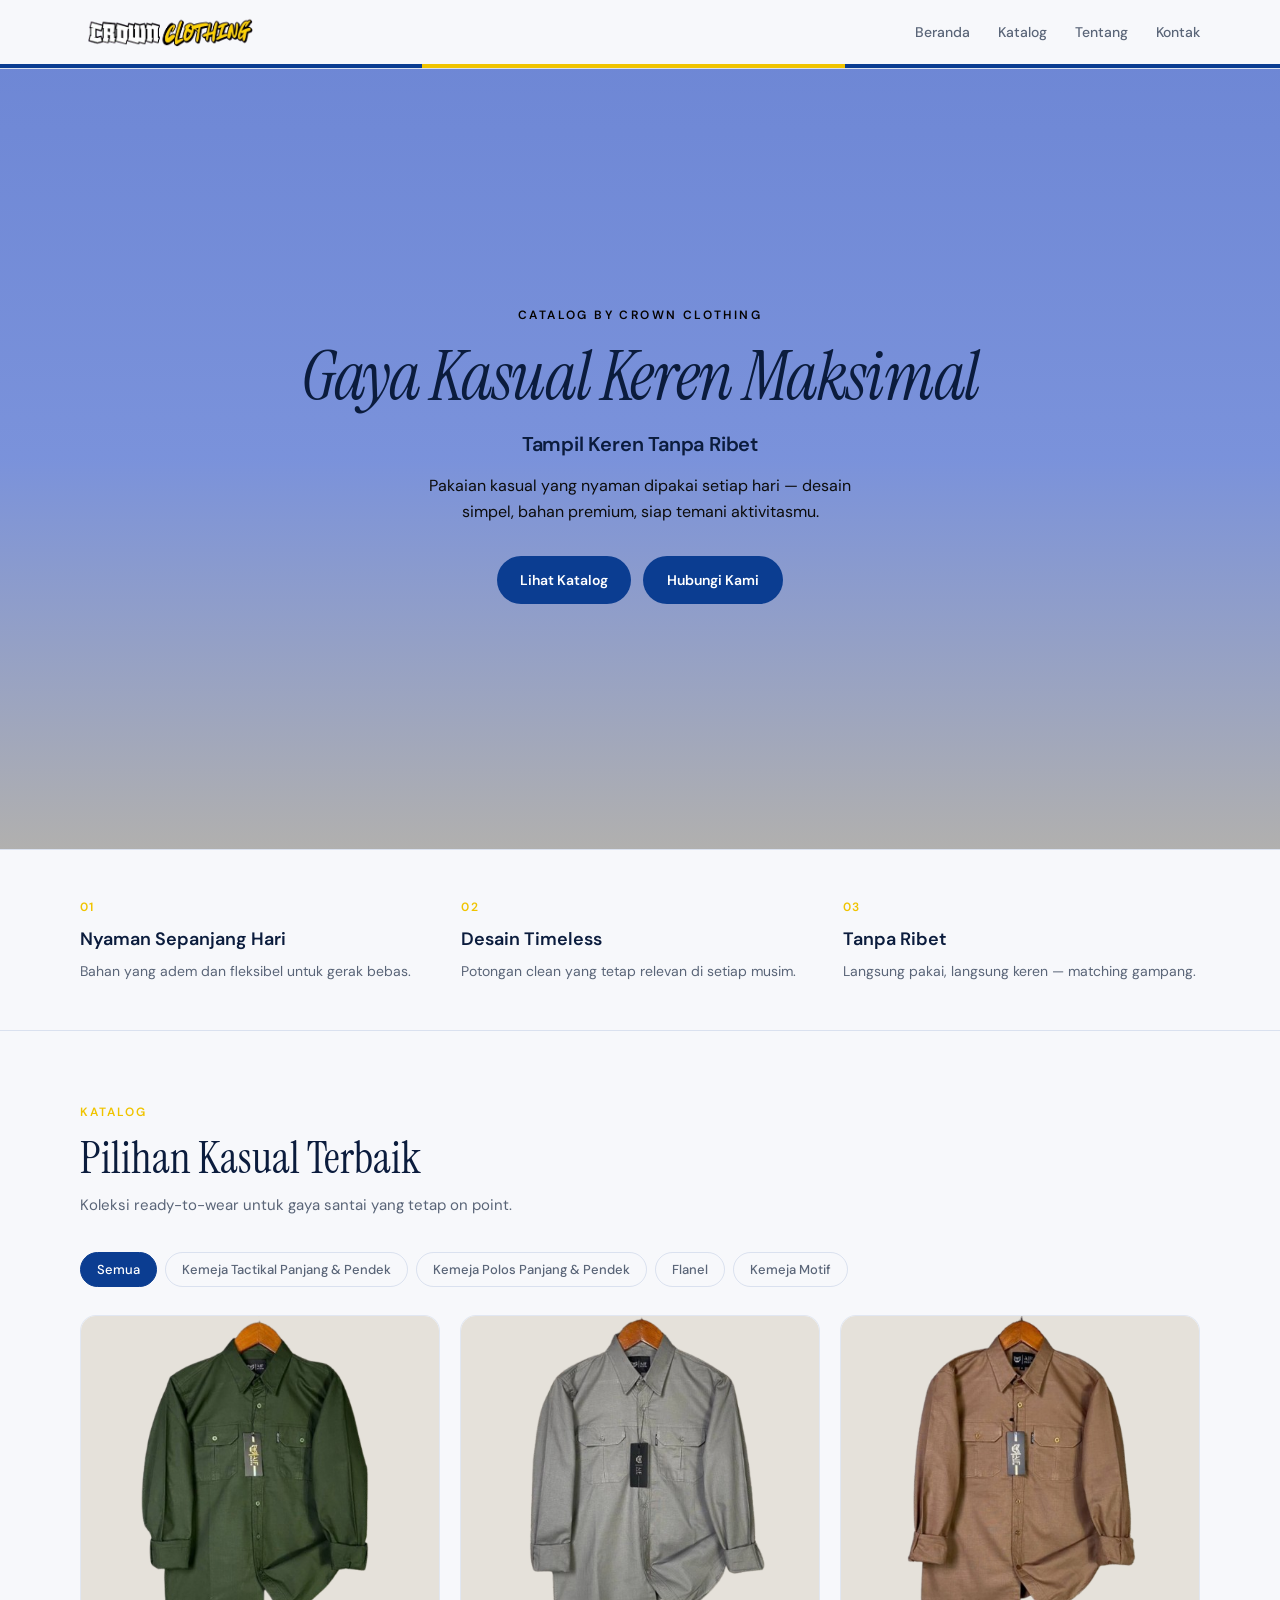
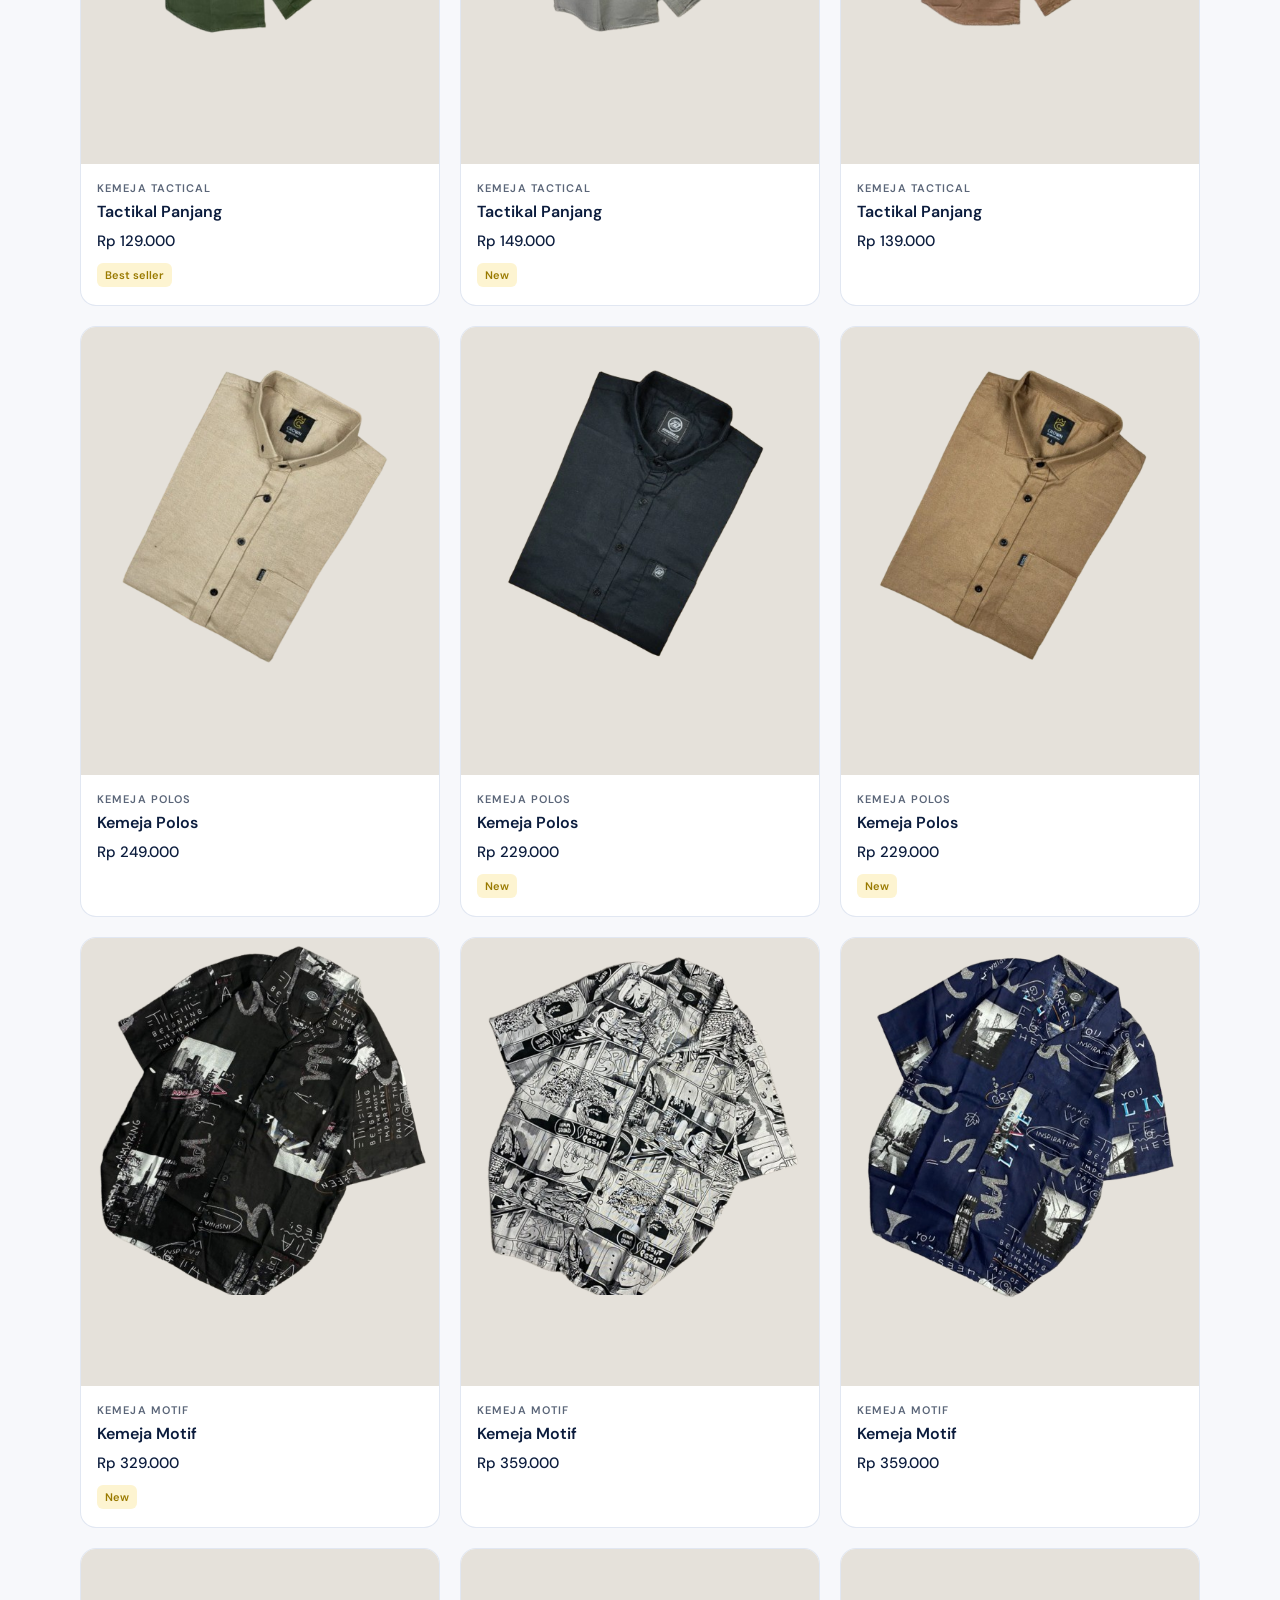
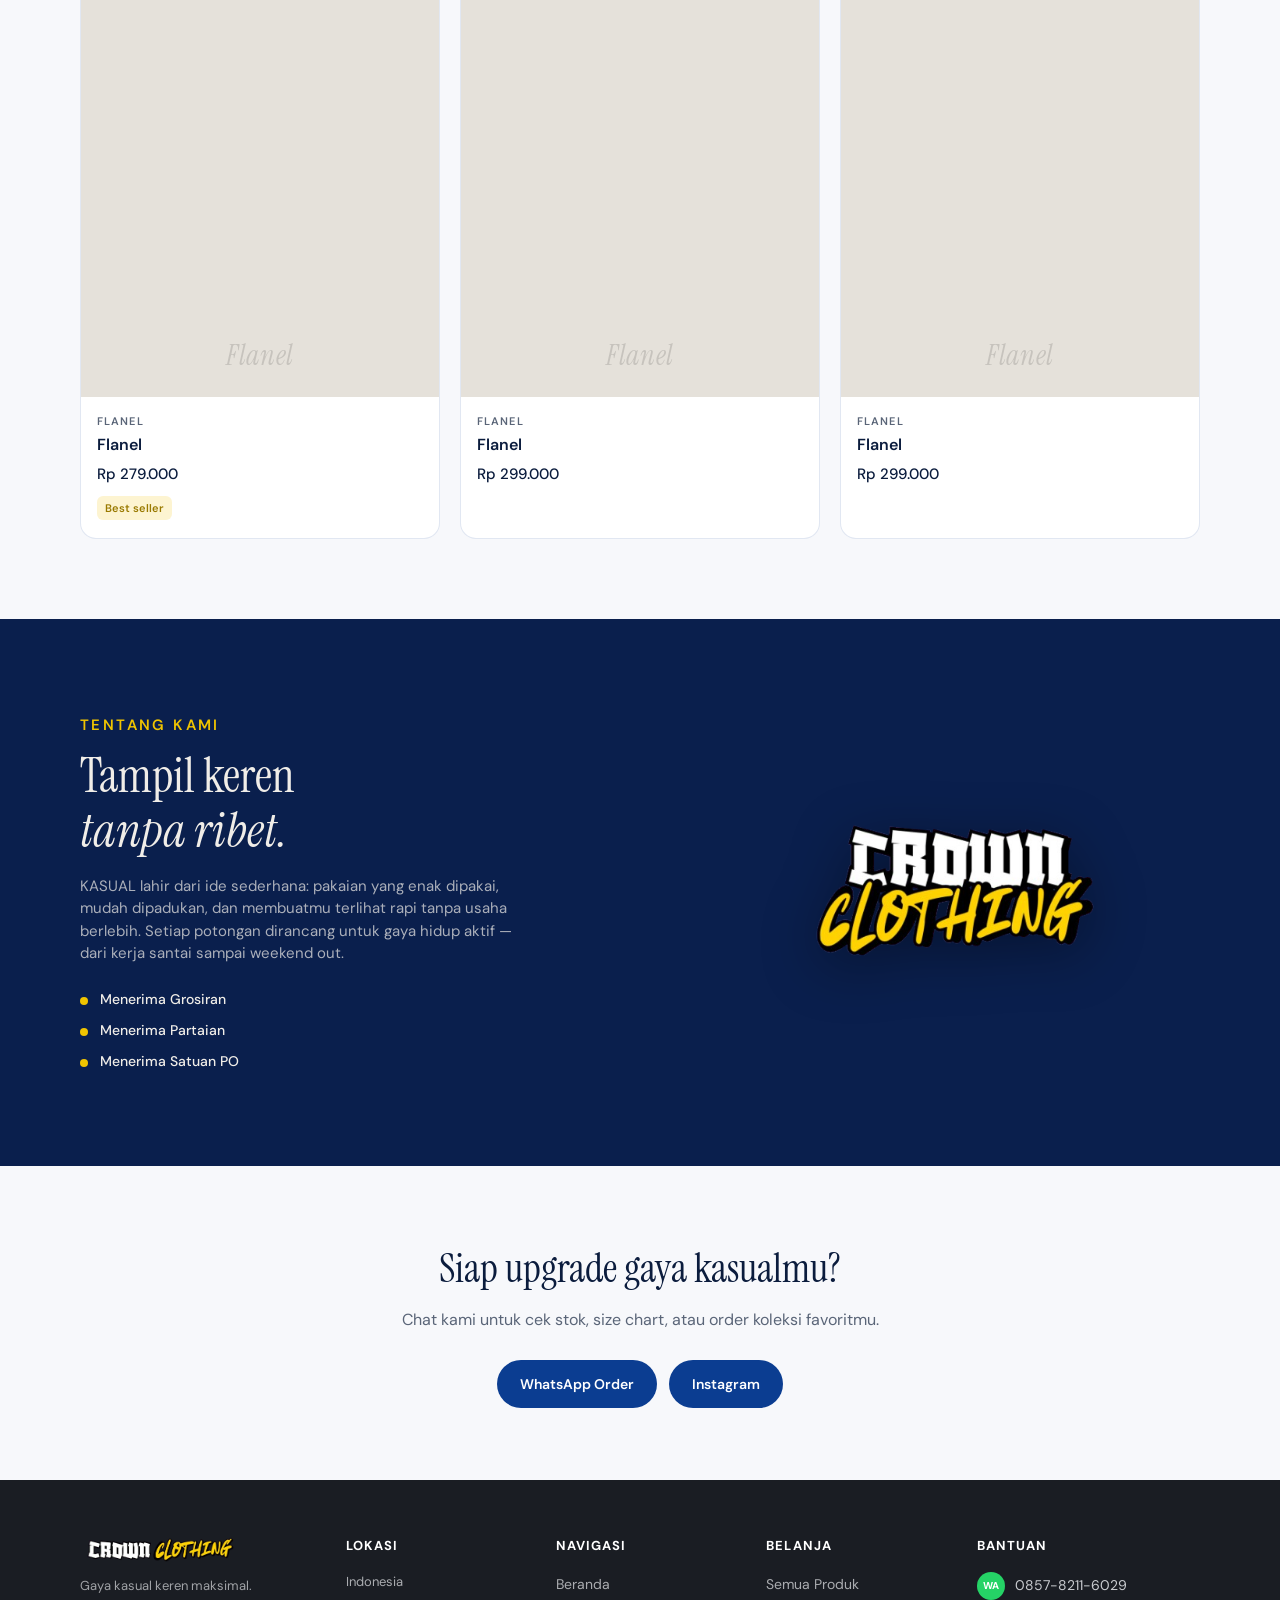
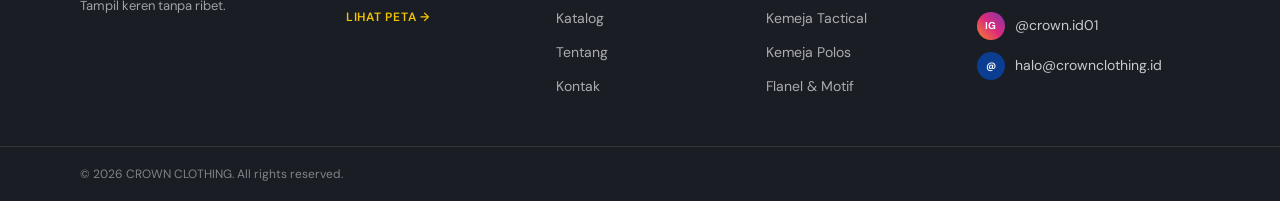
==== commit f4265290: "Update index.html" ====
--- a/index.html
+++ b/index.html
@@ -155,7 +155,7 @@
           </p>
           <div class="cta-actions">
             <a
-              href="https://wa.me/6285782116029"
+              href="https://wa.me/6285782116029?text=Halo%20Crown%20Clothing%2C%20saya%20ingin%20order"
               class="btn btn-primary"
               target="_blank"
               rel="noopener"
@@ -174,11 +174,86 @@
     </main>
 
     <footer class="footer">
-      <div class="container footer-inner">
-        <a href="#" class="logo">
-          <img src="LogoCrown.png" alt="Logo Bima Store" />
-        </a>
-        <p>© 2026 KASUAL. Gaya kasual keren maksimal.</p>
+      <div class="container footer-grid">
+        <div class="footer-brand">
+          <a href="#home" class="footer-logo">
+            <img src="LogoCrown.png" alt="CROWN CLOTHING" />
+          </a>
+          <p class="footer-tagline">
+            Gaya kasual keren maksimal.<br />
+            Tampil keren tanpa ribet.
+          </p>
+        </div>
+
+        <div class="footer-col">
+          <h4>Lokasi</h4>
+          <p class="footer-address">Indonesia</p>
+          <a
+            class="footer-link-maps"
+            href="https://maps.google.com"
+            target="_blank"
+            rel="noopener"
+            >Lihat Peta →</a
+          >
+        </div>
+
+        <div class="footer-col">
+          <h4>Navigasi</h4>
+          <ul class="footer-links">
+            <li><a href="#home">Beranda</a></li>
+            <li><a href="#katalog">Katalog</a></li>
+            <li><a href="#tentang">Tentang</a></li>
+            <li><a href="#kontak">Kontak</a></li>
+          </ul>
+        </div>
+
+        <div class="footer-col">
+          <h4>Belanja</h4>
+          <ul class="footer-links">
+            <li><a href="#katalog">Semua Produk</a></li>
+            <li><a href="#katalog">Kemeja Tactical</a></li>
+            <li><a href="#katalog">Kemeja Polos</a></li>
+            <li><a href="#katalog">Flanel &amp; Motif</a></li>
+          </ul>
+        </div>
+
+        <div class="footer-col">
+          <h4>Bantuan</h4>
+          <ul class="footer-contact">
+            <li>
+              <a
+                href="https://wa.me/6285782116029"
+                target="_blank"
+                rel="noopener"
+              >
+                <span class="fc-icon wa">WA</span>
+                0857-8211-6029
+              </a>
+            </li>
+            <li>
+              <a
+                href="https://instagram.com/crown.id01"
+                target="_blank"
+                rel="noopener"
+              >
+                <span class="fc-icon ig">IG</span>
+                @crown.id01
+              </a>
+            </li>
+            <li>
+              <a href="mailto:halo@crownclothing.id">
+                <span class="fc-icon mail">@</span>
+                halo@crownclothing.id
+              </a>
+            </li>
+          </ul>
+        </div>
+      </div>
+
+      <div class="footer-bottom">
+        <div class="container footer-bottom-inner">
+          <p>© 2026 CROWN CLOTHING. All rights reserved.</p>
+        </div>
       </div>
     </footer>
 
--- a/style.css
+++ b/style.css
@@ -166,8 +166,8 @@
   inset: 0;
   background: linear-gradient(
     180deg,
-    rgba(247, 248, 251, 0.5) 0%,
-    rgba(247, 248, 251, 0.58) 50%,
+    rgba(21, 75, 238, 0.5) 0%,
+    rgba(66, 110, 241, 0.58) 50%,
     rgba(10, 31, 77, 0.12) 100%
   );
   pointer-events: none;
@@ -605,25 +605,163 @@
   margin-top: 28px;
 }
 
-/* Footer */
+/* Footer multi-kolom */
 .footer {
-  border-top: 1px solid var(--line);
-  padding: 28px 0;
-}
-
-.footer-inner {
+  background: #1a1d23;
+  color: #e8eaed;
+  border-top: none;
+  padding: 56px 0 0;
+}
+
+.footer-grid {
+  display: grid;
+  grid-template-columns: 1.3fr 1fr 1fr 1fr 1.2fr;
+  gap: 32px 24px;
+  padding-bottom: 48px;
+}
+
+.footer-logo img {
+  width: 160px;
+  height: auto;
+  max-height: 48px;
+  object-fit: contain;
+  display: block;
+}
+
+.footer-tagline {
+  margin-top: 14px;
+  font-size: 13px;
+  line-height: 1.55;
+  color: rgba(232, 234, 237, 0.65);
+}
+
+.footer-col h4 {
+  font-size: 13px;
+  font-weight: 700;
+  letter-spacing: 0.08em;
+  text-transform: uppercase;
+  color: #fff;
+  margin-bottom: 16px;
+}
+
+.footer-address {
+  font-size: 13px;
+  line-height: 1.6;
+  color: rgba(232, 234, 237, 0.7);
+  margin-bottom: 12px;
+}
+
+.footer-link-maps {
+  font-size: 12px;
+  font-weight: 600;
+  letter-spacing: 0.06em;
+  text-transform: uppercase;
+  color: var(--warm);
+  text-decoration: none;
+}
+
+.footer-link-maps:hover {
+  color: #fff;
+}
+
+.footer-links {
+  list-style: none;
+  display: flex;
+  flex-direction: column;
+  gap: 10px;
+  padding: 0;
+  margin: 0;
+}
+
+.footer-links a {
+  font-size: 14px;
+  color: rgba(232, 234, 237, 0.7);
+  text-decoration: none;
+}
+
+.footer-links a:hover {
+  color: #fff;
+}
+
+.footer-contact {
+  list-style: none;
+  display: flex;
+  flex-direction: column;
+  gap: 12px;
+  padding: 0;
+  margin: 0;
+}
+
+.footer-contact a {
   display: flex;
   align-items: center;
+  gap: 10px;
+  font-size: 14px;
+  color: rgba(232, 234, 237, 0.85);
+  text-decoration: none;
+}
+
+.footer-contact a:hover {
+  color: #fff;
+}
+
+.fc-icon {
+  display: inline-flex;
+  align-items: center;
+  justify-content: center;
+  width: 28px;
+  height: 28px;
+  border-radius: 50%;
+  font-size: 10px;
+  font-weight: 700;
+  flex-shrink: 0;
+}
+
+.fc-icon.wa {
+  background: #25d366;
+  color: #fff;
+}
+
+.fc-icon.ig {
+  background: linear-gradient(45deg, #f58529, #dd2a7b, #8134af);
+  color: #fff;
+}
+
+.fc-icon.mail {
+  background: var(--accent);
+  color: #fff;
+}
+
+.footer-bottom {
+  border-top: 1px solid rgba(255, 255, 255, 0.1);
+  padding: 18px 0;
+}
+
+.footer-bottom-inner {
+  display: flex;
   justify-content: space-between;
-  gap: 16px;
+  align-items: center;
   flex-wrap: wrap;
-}
-
-.footer p {
-  font-size: 13px;
-  color: var(--fg-muted);
-}
-
+  gap: 8px;
+}
+
+.footer-bottom p {
+  font-size: 12px;
+  color: rgba(232, 234, 237, 0.5);
+}
+
+@media (max-width: 900px) {
+  .footer-grid {
+    grid-template-columns: 1fr 1fr;
+  }
+}
+
+@media (max-width: 640px) {
+  .footer-grid {
+    grid-template-columns: 1fr;
+    gap: 28px;
+  }
+}
 /* Responsive */
 @media (max-width: 900px) {
   .highlights-grid,
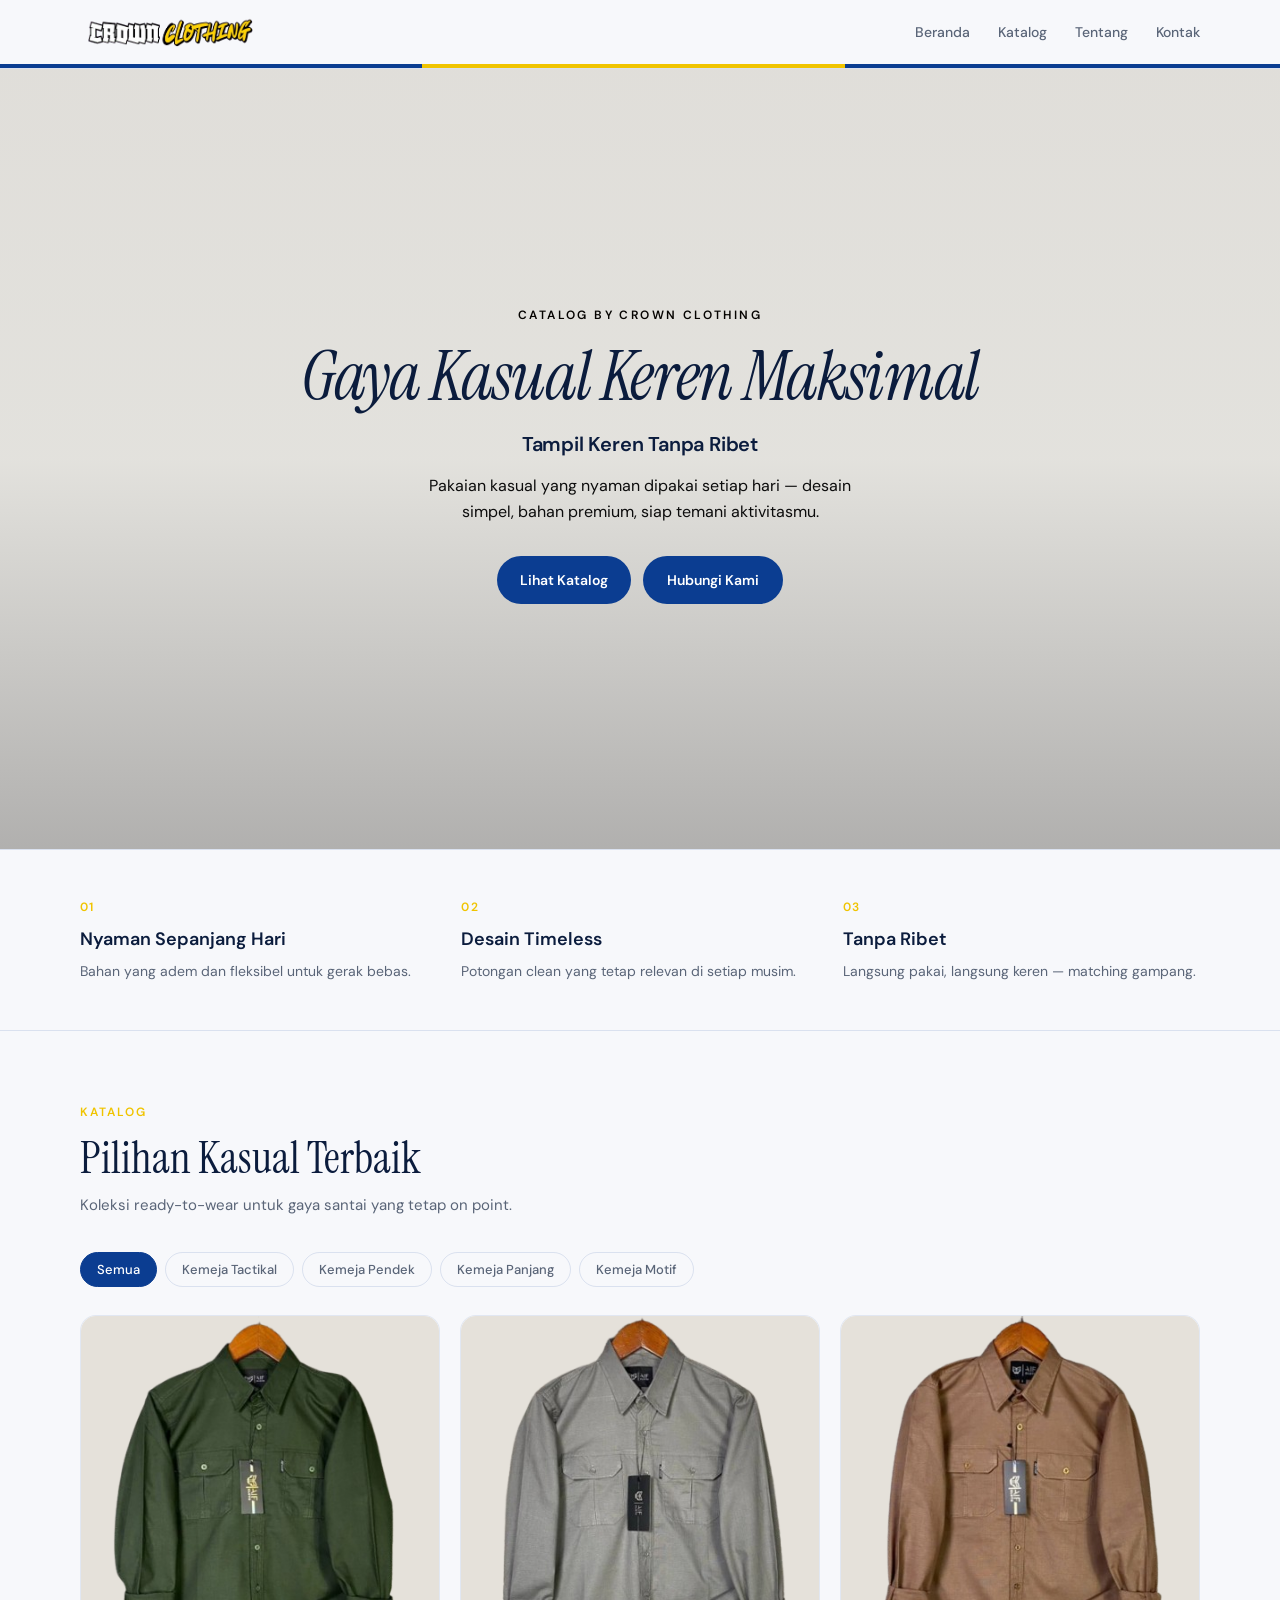
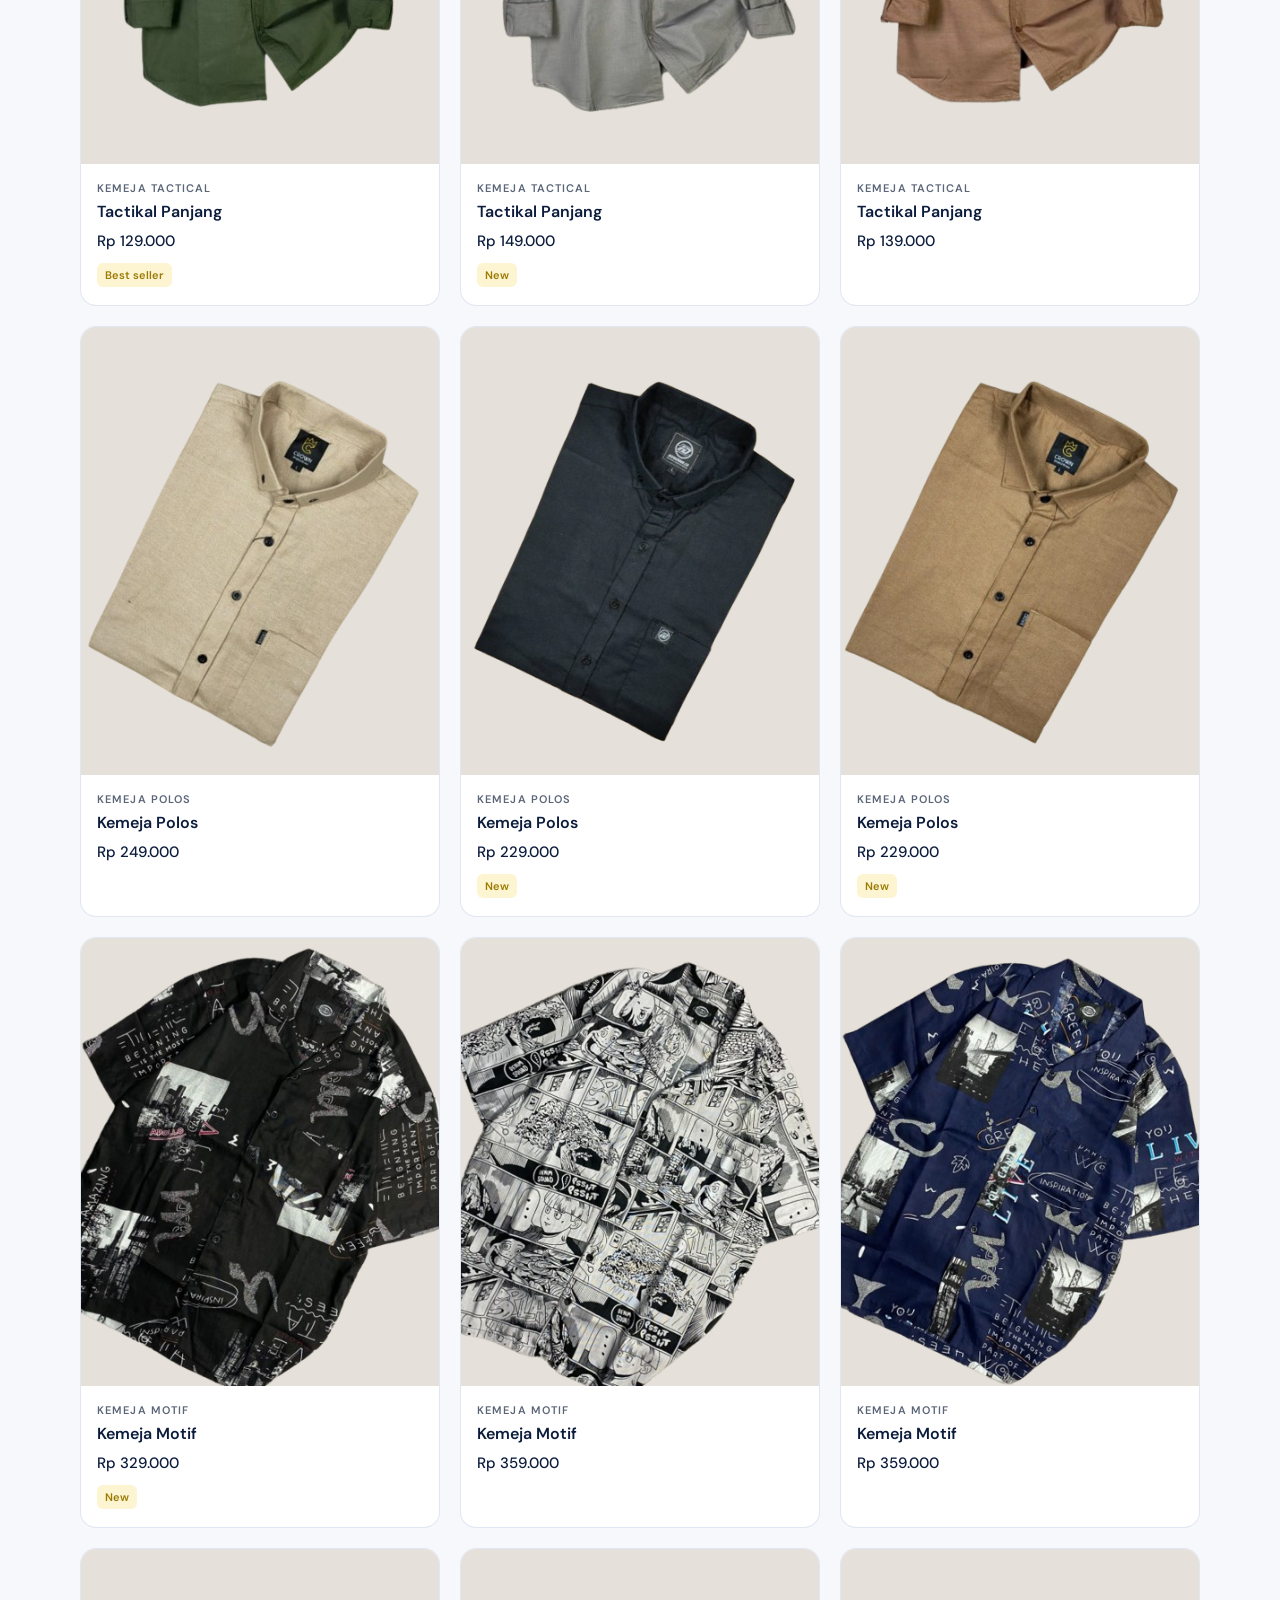
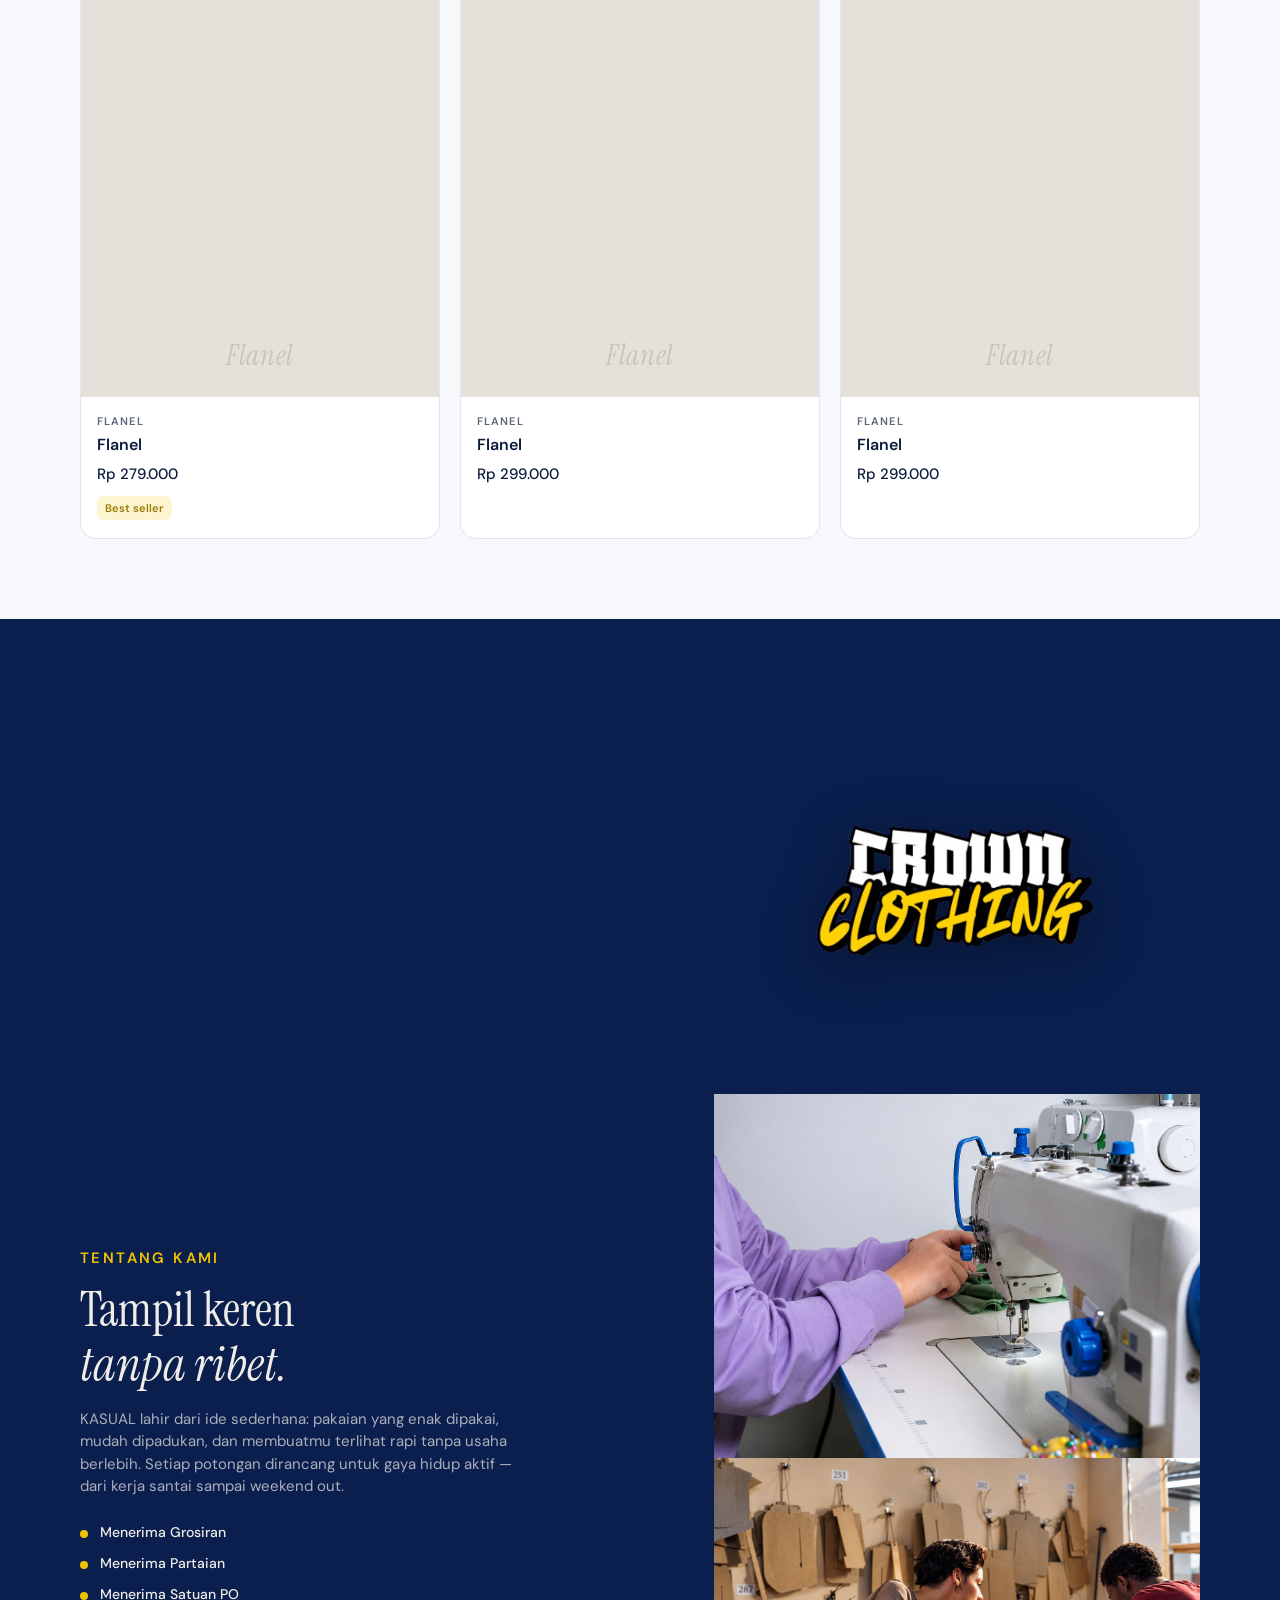
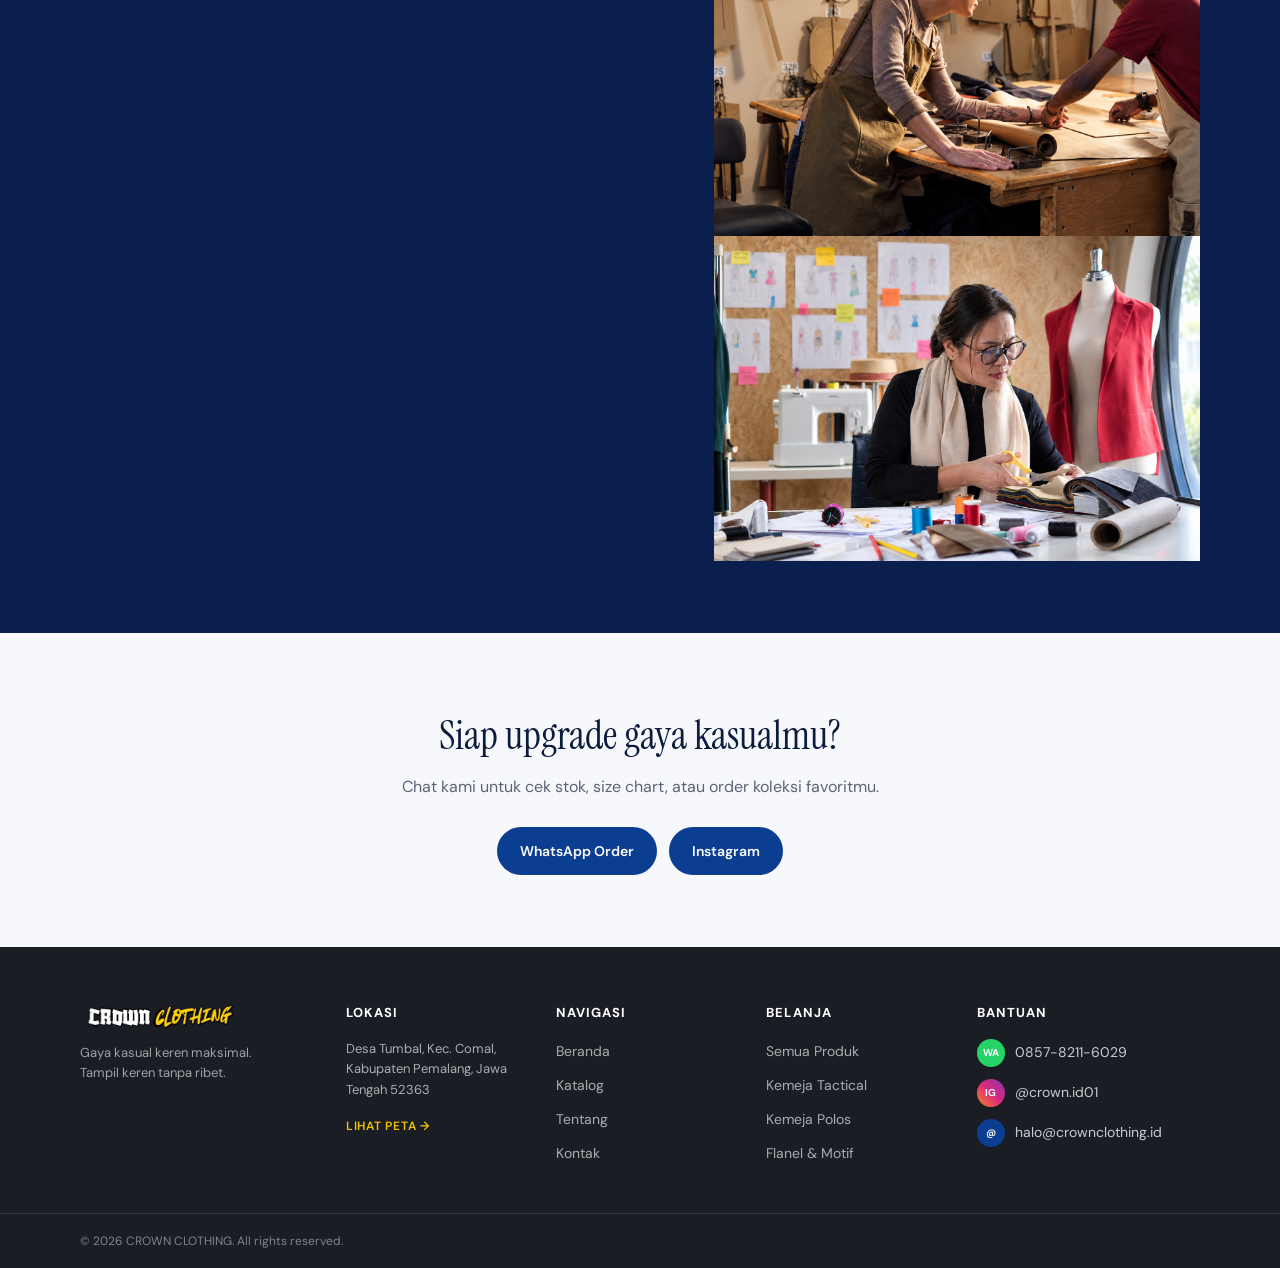
==== commit 5ac09c37: "Update index.html" ====
--- a/index.html
+++ b/index.html
@@ -99,13 +99,13 @@
               Semua
             </button>
             <button type="button" class="filter" data-filter="Type A">
-              Kemeja Tactikal Panjang & Pendek
+              Kemeja Tactikal
             </button>
             <button type="button" class="filter" data-filter="Type B">
-              Kemeja Polos Panjang & Pendek
+              Kemeja Pendek
             </button>
             <button type="button" class="filter" data-filter="Type C">
-              Flanel
+              Kemeja Panjang
             </button>
             <button type="button" class="filter" data-filter="Type D">
               Kemeja Motif
@@ -136,12 +136,27 @@
               <li>Menerima Satuan PO</li>
             </ul>
           </div>
+                  <div class="about-media">
           <div class="about-logo-wrap">
             <img
               src="LogoCrownOval.png"
               alt="CROWN CLOTHING"
               class="about-logo-oval"
             />
+          </div>
+
+          <div class="about-footage">
+            <div class="footage-item">
+              <img src="footage/Media1.png" alt="Crown 1" />
+            </div>
+            <div class="footage-item">
+              <img src="footage/Media2.png" alt="Crown 2" />
+            </div>
+            <div class="footage-item">
+              <img src="footage/Media3.png" alt="Crown 3" />
+            </div>
+          </div>
+        </div>
           </div>
         </div>
       </section>
@@ -187,10 +202,12 @@
 
         <div class="footer-col">
           <h4>Lokasi</h4>
-          <p class="footer-address">Indonesia</p>
+          <p class="footer-address">
+            Desa Tumbal, Kec. Comal, Kabupaten Pemalang, Jawa Tengah 52363
+          </p>
           <a
             class="footer-link-maps"
-            href="https://maps.google.com"
+            href="https://maps.app.goo.gl/jF8jfRfsFfvADZrW6"
             target="_blank"
             rel="noopener"
             >Lihat Peta →</a
--- a/style.css
+++ b/style.css
@@ -166,8 +166,8 @@
   inset: 0;
   background: linear-gradient(
     180deg,
-    rgba(21, 75, 238, 0.5) 0%,
-    rgba(66, 110, 241, 0.58) 50%,
+    rgba(248, 248, 247, 0.5) 0%,
+    rgba(246, 247, 245, 0.58) 50%,
     rgba(10, 31, 77, 0.12) 100%
   );
   pointer-events: none;
@@ -798,3 +798,216 @@
     grid-template-columns: 1fr;
   }
 }
+
+/* ========== RESPONSIVE (tambahan) ========== */
+
+.product-img img {
+  width: 100%;
+  height: 100%;
+  object-fit: cover;
+  object-position: center;
+  display: block;
+}
+
+/* Tablet */
+@media (max-width: 900px) {
+  .container {
+    width: min(1120px, calc(100% - 28px));
+  }
+
+  .highlights-grid,
+  .product-grid {
+    grid-template-columns: 1fr 1fr;
+  }
+
+  .about-inner {
+    grid-template-columns: 1fr;
+    gap: 28px;
+    text-align: center;
+  }
+
+  .about-copy > p {
+    max-width: none;
+    margin-left: auto;
+    margin-right: auto;
+  }
+
+  .about-list {
+    align-items: center;
+  }
+
+  .footer-grid {
+    grid-template-columns: 1fr 1fr;
+  }
+
+  .logo img {
+    width: 150px;
+    height: 42px;
+  }
+}
+
+/* HP */
+@media (max-width: 640px) {
+  .container {
+    width: calc(100% - 24px);
+  }
+
+  .hide-sm {
+    display: none;
+  }
+
+  .header-inner {
+    min-height: 56px;
+  }
+
+  .logo img {
+    width: 130px;
+    height: 36px;
+  }
+
+  .nav {
+    display: none;
+    position: absolute;
+    top: 60px;
+    left: 0;
+    right: 0;
+    background: rgba(247, 248, 251, 0.98);
+    border-bottom: 1px solid var(--line);
+    flex-direction: column;
+    padding: 12px 20px 18px;
+    gap: 4px;
+    z-index: 60;
+  }
+
+  .nav.open {
+    display: flex;
+  }
+
+  .nav a {
+    padding: 12px 4px;
+    border-bottom: 1px solid var(--line);
+  }
+
+  .nav a:last-child {
+    border-bottom: 0;
+  }
+
+  .nav-toggle {
+    display: flex;
+  }
+
+  .hero {
+    min-height: 70vh;
+    padding: 48px 0 56px;
+  }
+
+  .hero-title {
+    font-size: clamp(28px, 9vw, 40px);
+  }
+
+  .hero-slogan {
+    font-size: 15px;
+  }
+
+  .hero-desc {
+    font-size: 13px;
+    max-width: 100%;
+  }
+
+  .hero-actions {
+    flex-direction: column;
+    align-items: stretch;
+    gap: 10px;
+  }
+
+  .hero-actions .btn {
+    width: 100%;
+  }
+
+  .highlights {
+    padding: 32px 0;
+  }
+
+  .highlights-grid {
+    grid-template-columns: 1fr;
+    gap: 20px;
+  }
+
+  .catalog {
+    padding: 48px 0 56px;
+  }
+
+  .filters {
+    flex-wrap: nowrap;
+    overflow-x: auto;
+    -webkit-overflow-scrolling: touch;
+    gap: 8px;
+    margin-bottom: 20px;
+    padding-bottom: 6px;
+    scrollbar-width: none;
+  }
+
+  .filters::-webkit-scrollbar {
+    display: none;
+  }
+
+  .filter {
+    flex-shrink: 0;
+    white-space: nowrap;
+    font-size: 12px;
+    padding: 8px 14px;
+  }
+
+  .product-grid {
+    grid-template-columns: 1fr;
+    gap: 16px;
+  }
+
+  .about {
+    padding: 48px 0;
+  }
+
+  .about-logo-oval {
+    width: min(100%, 240px);
+    max-height: 240px;
+  }
+
+  .cta {
+    padding: 48px 0;
+  }
+
+  .cta-actions {
+    flex-direction: column;
+    align-items: stretch;
+  }
+
+  .cta-actions .btn {
+    width: 100%;
+  }
+
+  .footer {
+    padding: 40px 0 0;
+  }
+
+  .footer-grid {
+    grid-template-columns: 1fr;
+    gap: 28px;
+    padding-bottom: 32px;
+  }
+
+  .footer-bottom-inner {
+    justify-content: center;
+    text-align: center;
+  }
+}
+
+@media (max-width: 380px) {
+  .hero-title {
+    font-size: 26px;
+  }
+
+  .logo img {
+    width: 110px;
+    height: 32px;
+  }
+}
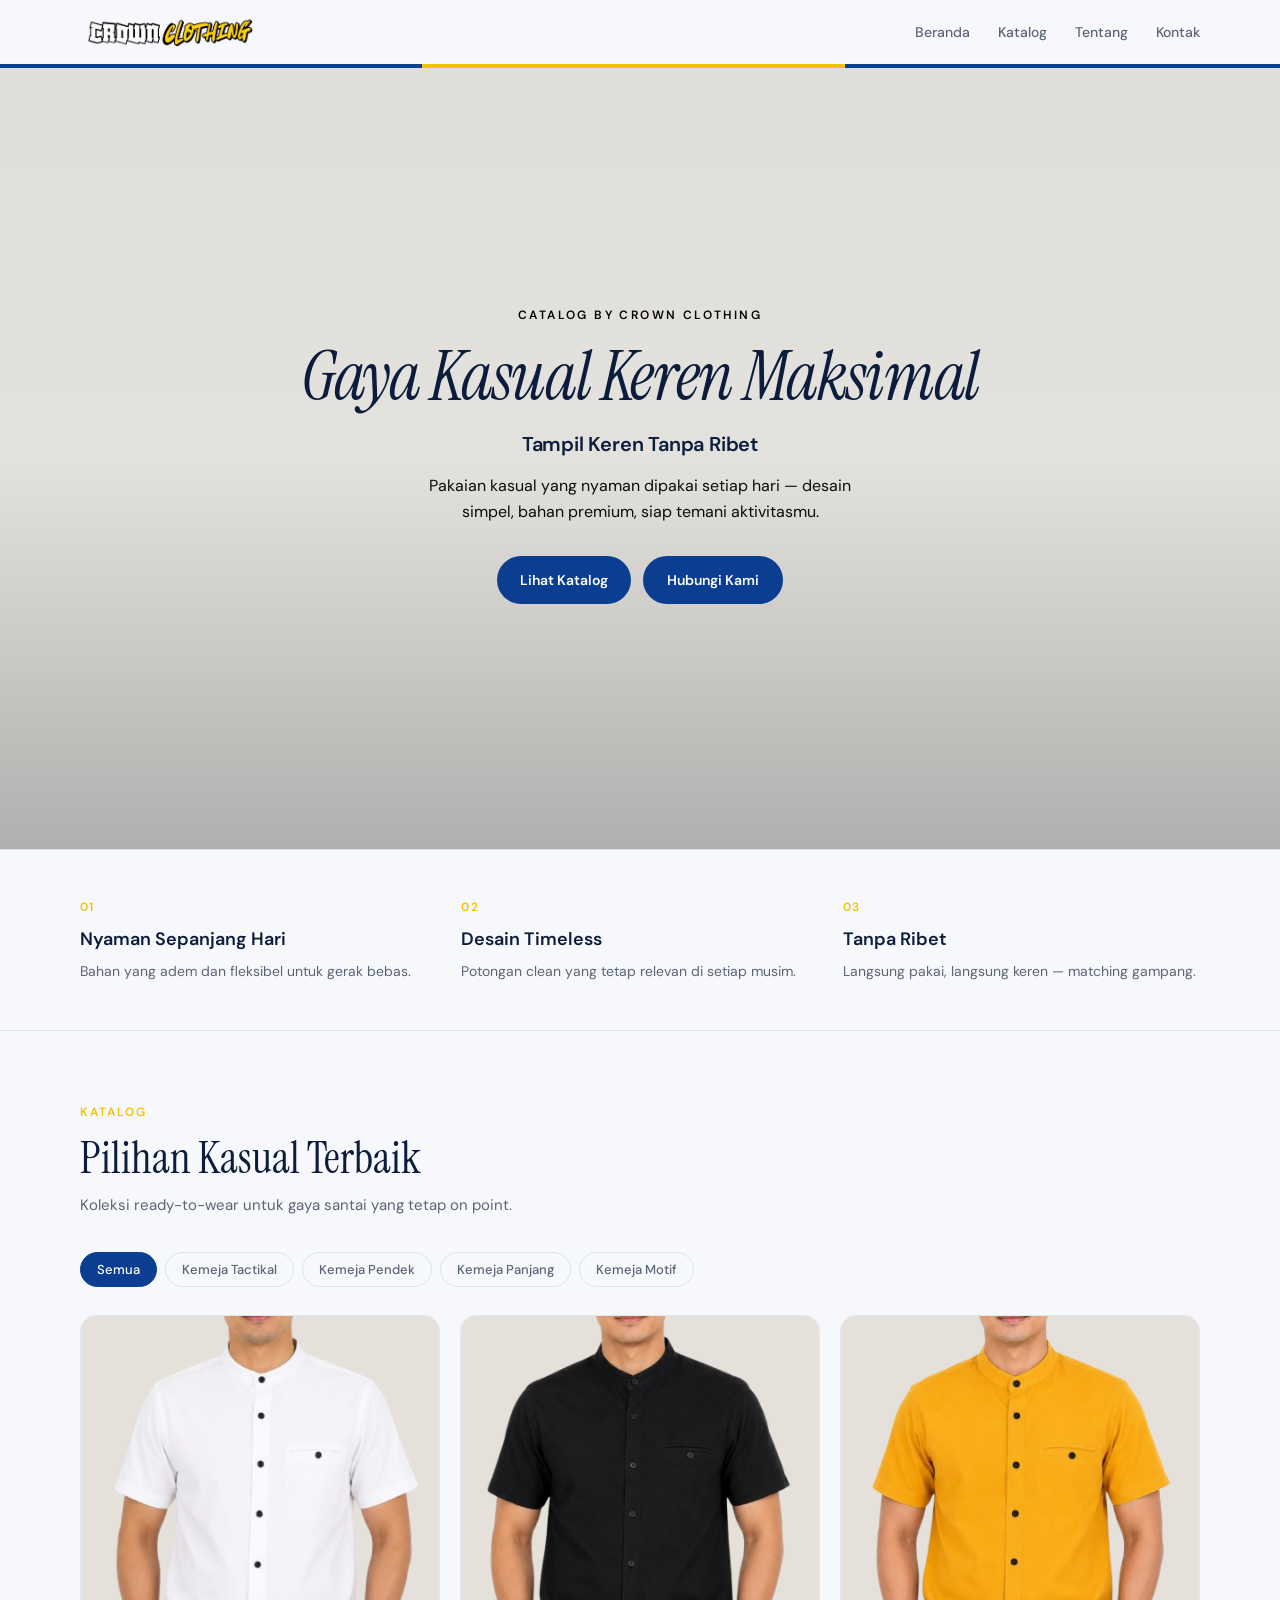
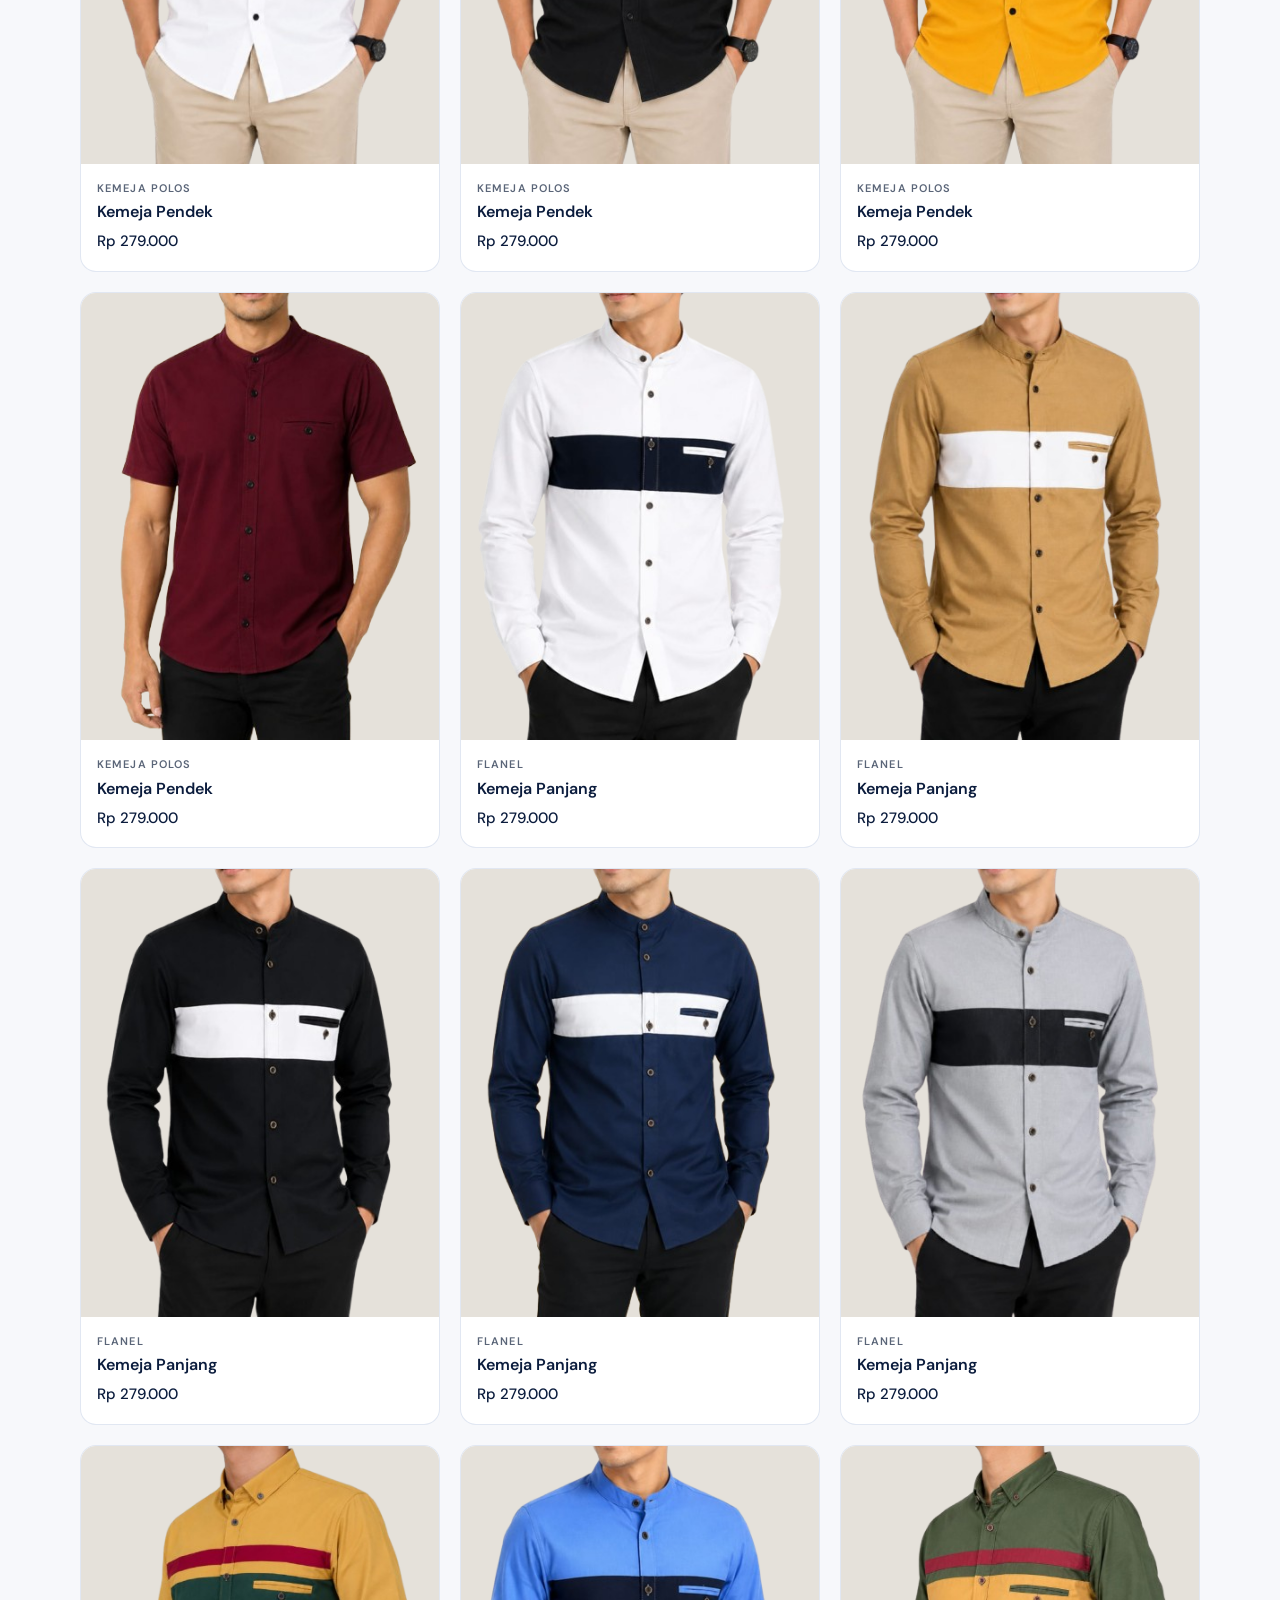
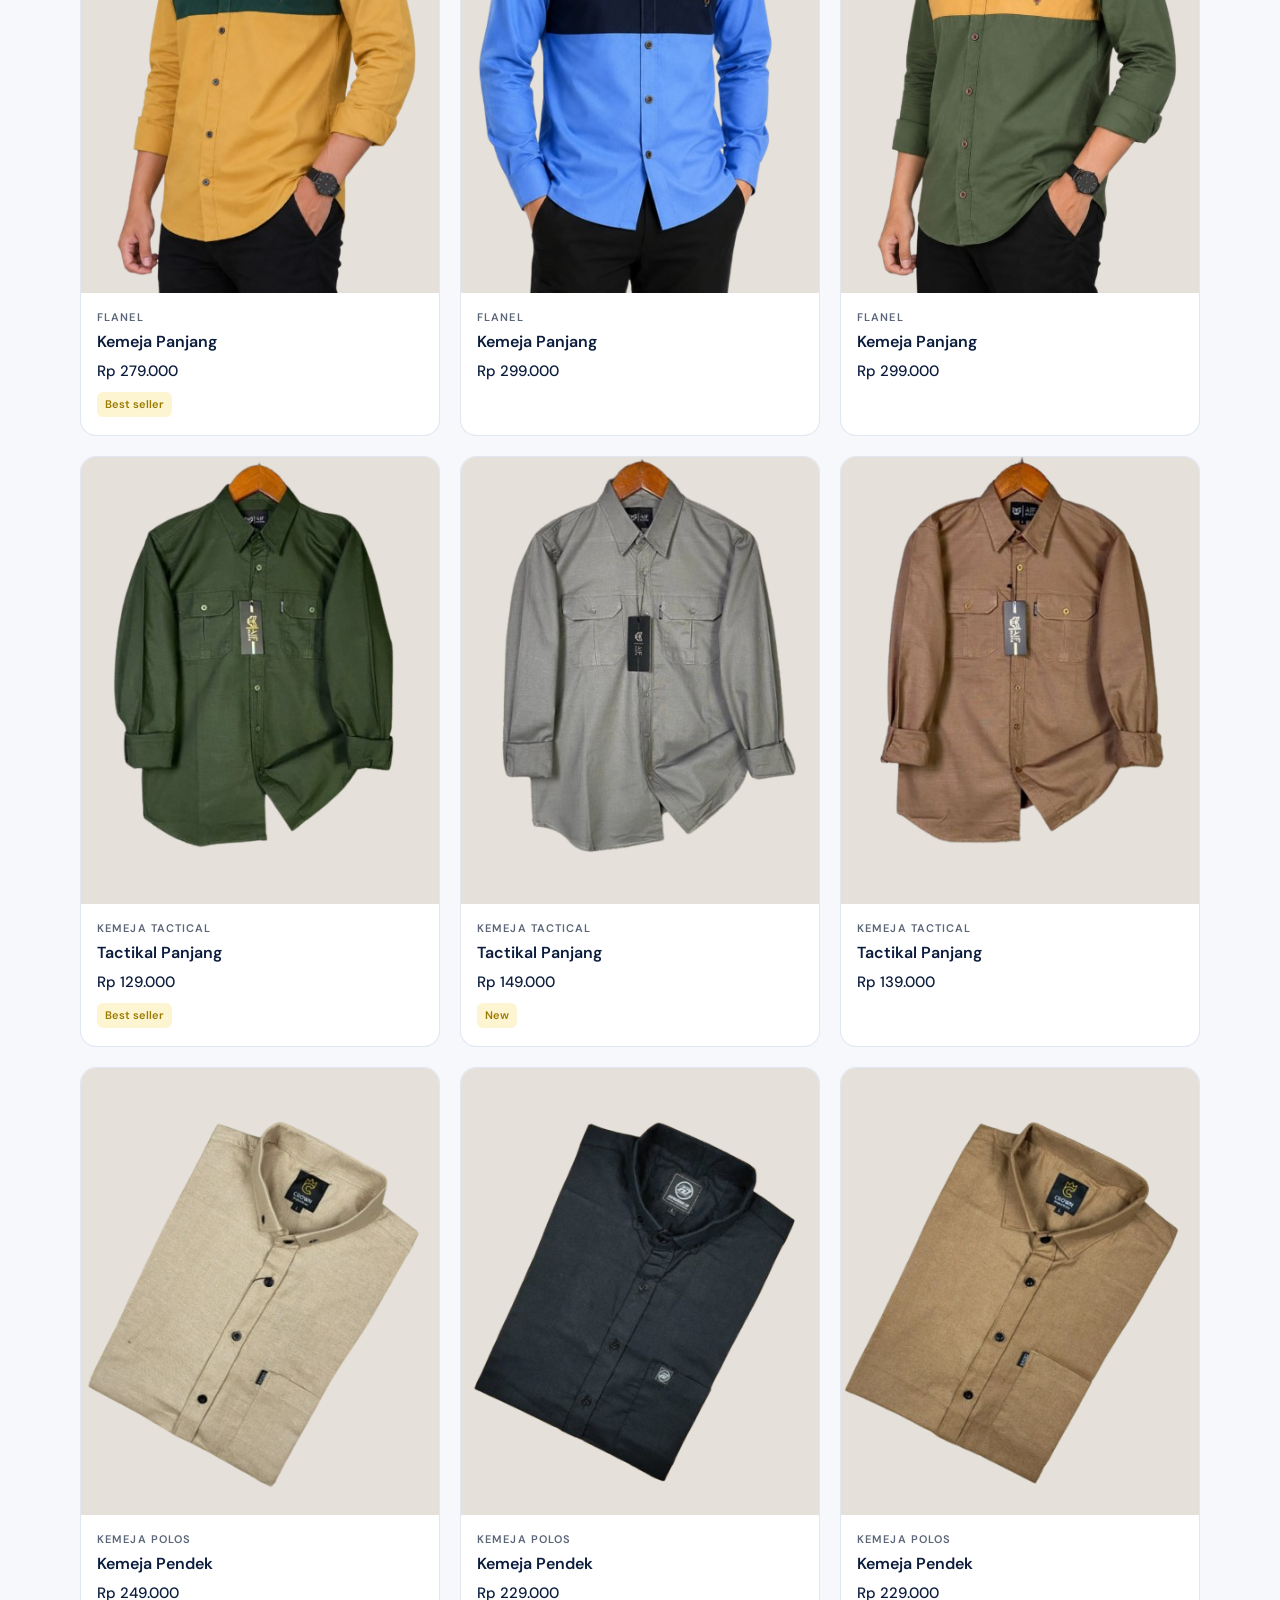
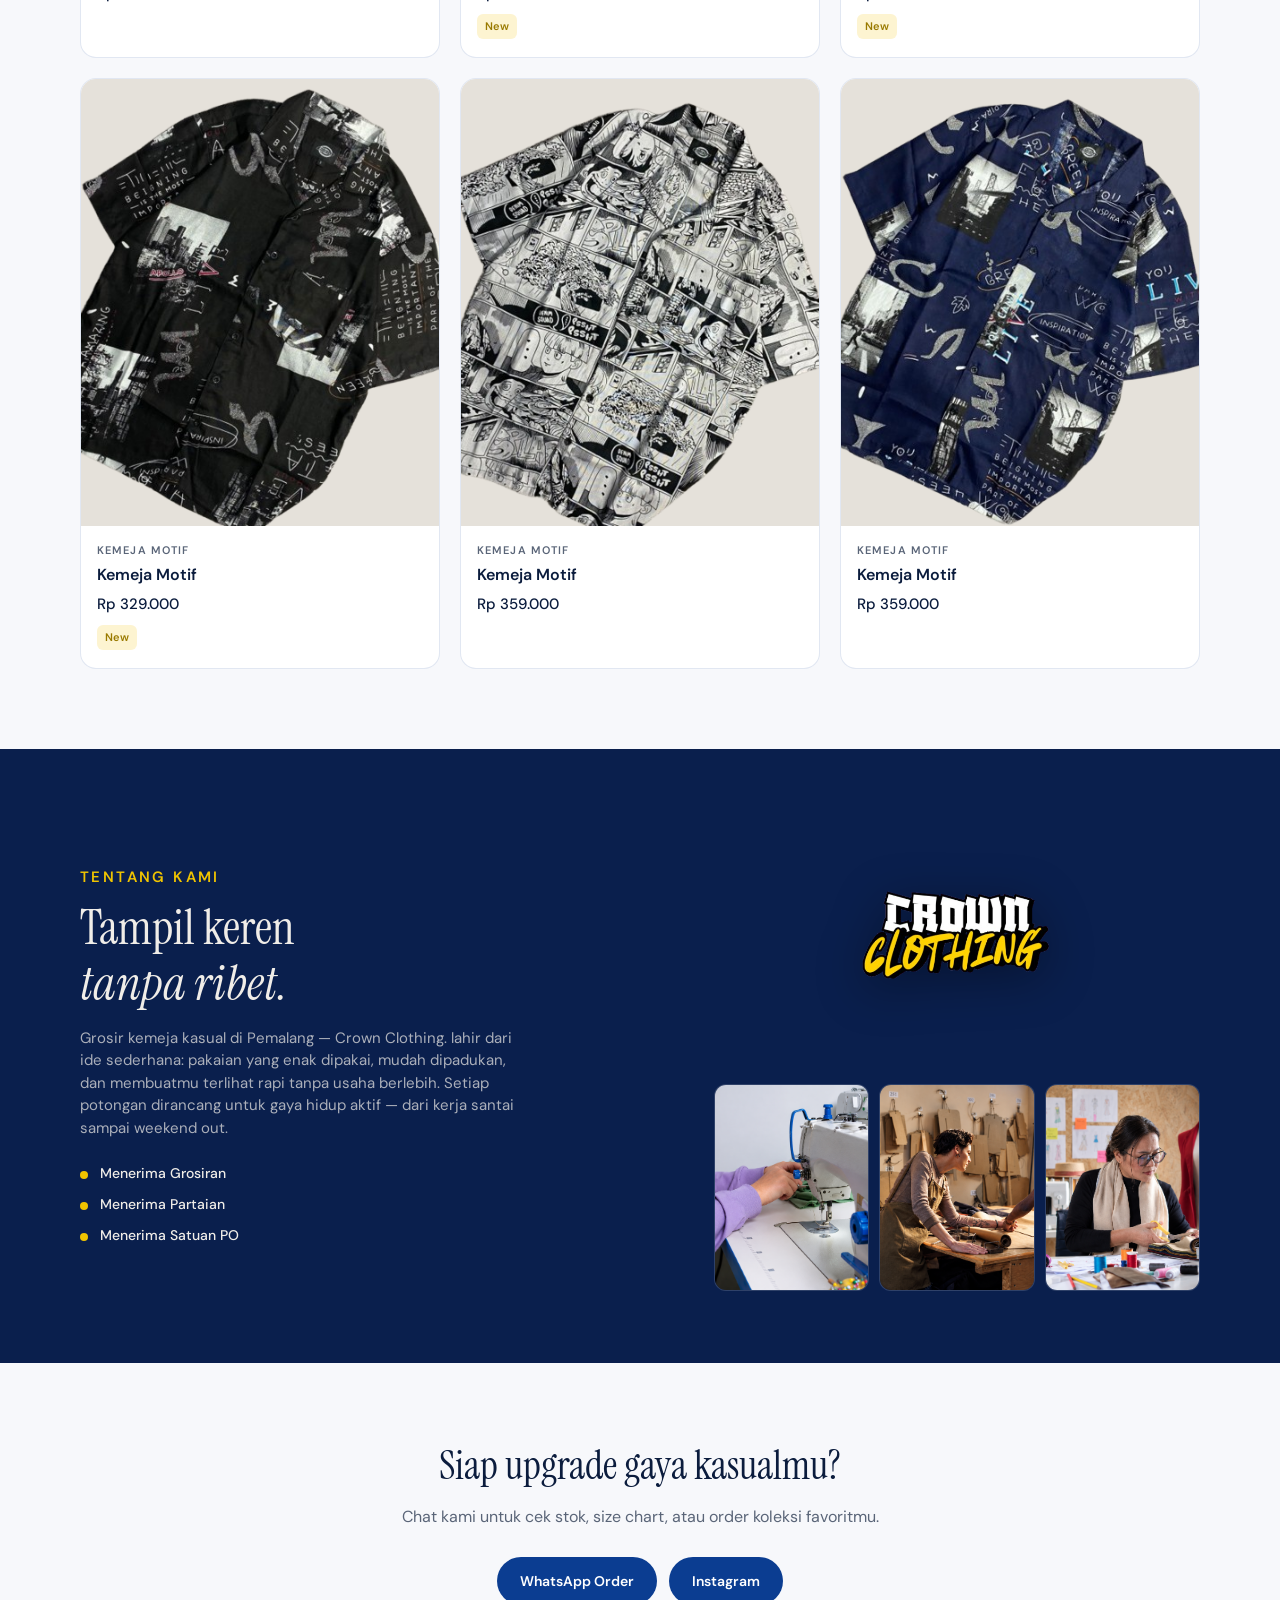
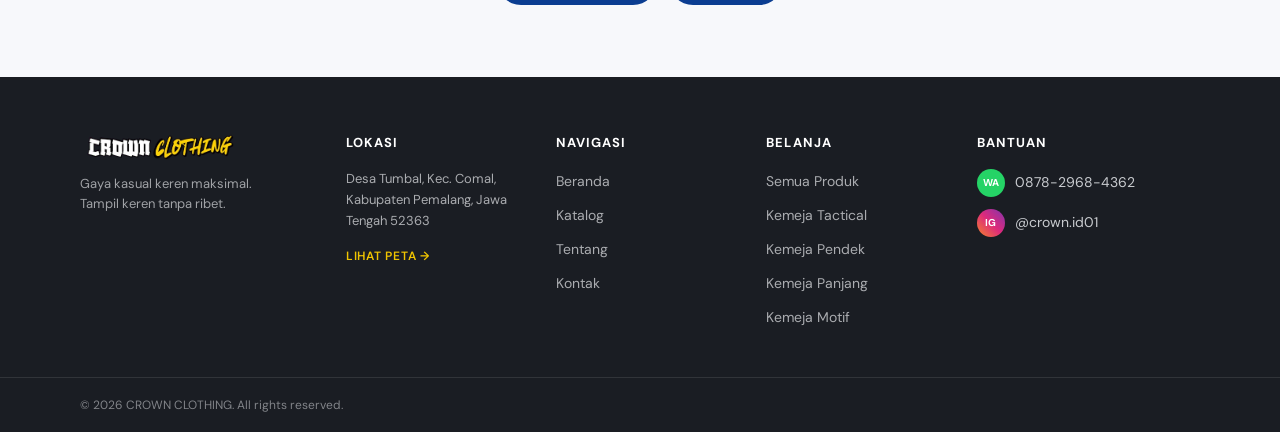
==== commit 0c794fbf: "Update index.html" ====
--- a/index.html
+++ b/index.html
@@ -3,10 +3,10 @@
   <head>
     <meta charset="UTF-8" />
     <meta name="viewport" content="width=device-width, initial-scale=1" />
-    <title>Crown_Clothing</title>
+    <title>Grosir Baju Kasual Pemalang | CROWN CLOTHING</title>
     <meta
       name="description"
-      content="Tampil keren tanpa ribet. Katalog baju kasual premium."
+      content="Grosir kemeja tactical, polos, motif di Pemalang. Murah, kualitas bagus, terima partai & satuan PO."
     />
     <link rel="preconnect" href="https://fonts.googleapis.com" />
     <link rel="preconnect" href="https://fonts.gstatic.com" crossorigin />
@@ -19,8 +19,8 @@
   <body>
     <header class="header">
       <div class="container header-inner">
-        <a href="#" class="logo">
-          <img src="LogoCrown.png" alt="Logo Bima Store" />
+        <a href="#home" class="logo">
+          <img src="LogoCrown.png" alt="CROWN CLOTHING" />
         </a>
         <nav class="nav">
           <a href="#home">Beranda</a>
@@ -115,20 +115,26 @@
           <div class="product-grid" id="product-grid">
             <!-- products injected by JS -->
           </div>
-        </div>
-      </section>
-
-      <!-- ABOUT / SLOGAN BAND -->
+          <nav
+            class="pagination"
+            id="pagination"
+            aria-label="Halaman katalog"
+          ></nav>
+        </div>
+      </section>
+
+      <!-- ABOUT -->
       <section id="tentang" class="about">
         <div class="container about-inner">
           <div class="about-copy">
             <p class="eyebrow">Tentang Kami</p>
             <h2>Tampil keren<br /><em>tanpa ribet.</em></h2>
             <p>
-              KASUAL lahir dari ide sederhana: pakaian yang enak dipakai, mudah
-              dipadukan, dan membuatmu terlihat rapi tanpa usaha berlebih.
-              Setiap potongan dirancang untuk gaya hidup aktif — dari kerja
-              santai sampai weekend out.
+              Grosir kemeja kasual di Pemalang — Crown Clothing. lahir dari ide
+              sederhana: pakaian yang enak dipakai, mudah dipadukan, dan
+              membuatmu terlihat rapi tanpa usaha berlebih. Setiap potongan
+              dirancang untuk gaya hidup aktif — dari kerja santai sampai
+              weekend out.
             </p>
             <ul class="about-list">
               <li>Menerima Grosiran</li>
@@ -136,27 +142,25 @@
               <li>Menerima Satuan PO</li>
             </ul>
           </div>
-                  <div class="about-media">
-          <div class="about-logo-wrap">
-            <img
-              src="LogoCrownOval.png"
-              alt="CROWN CLOTHING"
-              class="about-logo-oval"
-            />
-          </div>
-
-          <div class="about-footage">
-            <div class="footage-item">
-              <img src="footage/Media1.png" alt="Crown 1" />
+          <div class="about-media">
+            <div class="about-logo-wrap">
+              <img
+                src="LogoCrownOval.png"
+                alt="CROWN CLOTHING"
+                class="about-logo-oval"
+              />
             </div>
-            <div class="footage-item">
-              <img src="footage/Media2.png" alt="Crown 2" />
+            <div class="about-footage">
+              <div class="footage-item">
+                <img src="footage/Media1.png" alt="Crown 1" />
+              </div>
+              <div class="footage-item">
+                <img src="footage/Media2.png" alt="Crown 2" />
+              </div>
+              <div class="footage-item">
+                <img src="footage/Media3.png" alt="Crown 3" />
+              </div>
             </div>
-            <div class="footage-item">
-              <img src="footage/Media3.png" alt="Crown 3" />
-            </div>
-          </div>
-        </div>
           </div>
         </div>
       </section>
@@ -170,7 +174,7 @@
           </p>
           <div class="cta-actions">
             <a
-              href="https://wa.me/6285782116029?text=Halo%20Crown%20Clothing%2C%20saya%20ingin%20order"
+              href="https://wa.me/6287829684362?text=Halo%20Crown%20Clothing%2C%20saya%20ingin%20order"
               class="btn btn-primary"
               target="_blank"
               rel="noopener"
@@ -229,8 +233,9 @@
           <ul class="footer-links">
             <li><a href="#katalog">Semua Produk</a></li>
             <li><a href="#katalog">Kemeja Tactical</a></li>
-            <li><a href="#katalog">Kemeja Polos</a></li>
-            <li><a href="#katalog">Flanel &amp; Motif</a></li>
+            <li><a href="#katalog">Kemeja Pendek</a></li>
+            <li><a href="#katalog">Kemeja Panjang</a></li>
+            <li><a href="#katalog">Kemeja Motif</a></li>
           </ul>
         </div>
 
@@ -239,12 +244,12 @@
           <ul class="footer-contact">
             <li>
               <a
-                href="https://wa.me/6285782116029"
+                href="https://wa.me/6287829684362"
                 target="_blank"
                 rel="noopener"
               >
                 <span class="fc-icon wa">WA</span>
-                0857-8211-6029
+                0878-2968-4362
               </a>
             </li>
             <li>
@@ -257,12 +262,6 @@
                 @crown.id01
               </a>
             </li>
-            <li>
-              <a href="mailto:halo@crownclothing.id">
-                <span class="fc-icon mail">@</span>
-                halo@crownclothing.id
-              </a>
-            </li>
           </ul>
         </div>
       </div>
--- a/style.css
+++ b/style.css
@@ -579,6 +579,62 @@
   background: transparent;
   filter: drop-shadow(0 12px 28px rgba(0, 0, 0, 0.35));
 }
+.about-media {
+  display: flex;
+  flex-direction: column;
+  align-items: center;
+  gap: 20px;
+}
+
+.about-logo-wrap {
+  display: flex;
+  align-items: center;
+  justify-content: center;
+  padding: 0;
+  margin-top: -12px; /* naik sedikit */
+}
+
+.about-logo-oval {
+  width: min(100%, 270px); /* lebih kecil */
+  height: auto;
+  max-height: 300px;
+  object-fit: contain;
+  border-radius: 50%;
+  filter: drop-shadow(0 10px 24px rgba(0, 0, 0, 0.35));
+}
+
+.about-footage {
+  display: grid;
+  grid-template-columns: repeat(3, 1fr);
+  gap: 10px;
+  width: 100%;
+}
+
+.footage-item {
+  aspect-ratio: 3 / 4;
+  border-radius: 12px;
+  overflow: hidden;
+  background: rgba(255, 255, 255, 0.06);
+  border: 1px solid rgba(255, 255, 255, 0.1);
+}
+
+.footage-item img,
+.footage-item video {
+  width: 100%;
+  height: 100%;
+  object-fit: cover;
+  display: block;
+}
+
+@media (max-width: 640px) {
+  .about-logo-oval {
+    width: min(100%, 160px);
+    max-height: 160px;
+  }
+  .about-footage {
+    gap: 8px;
+  }
+}
 
 /* CTA */
 .cta {
